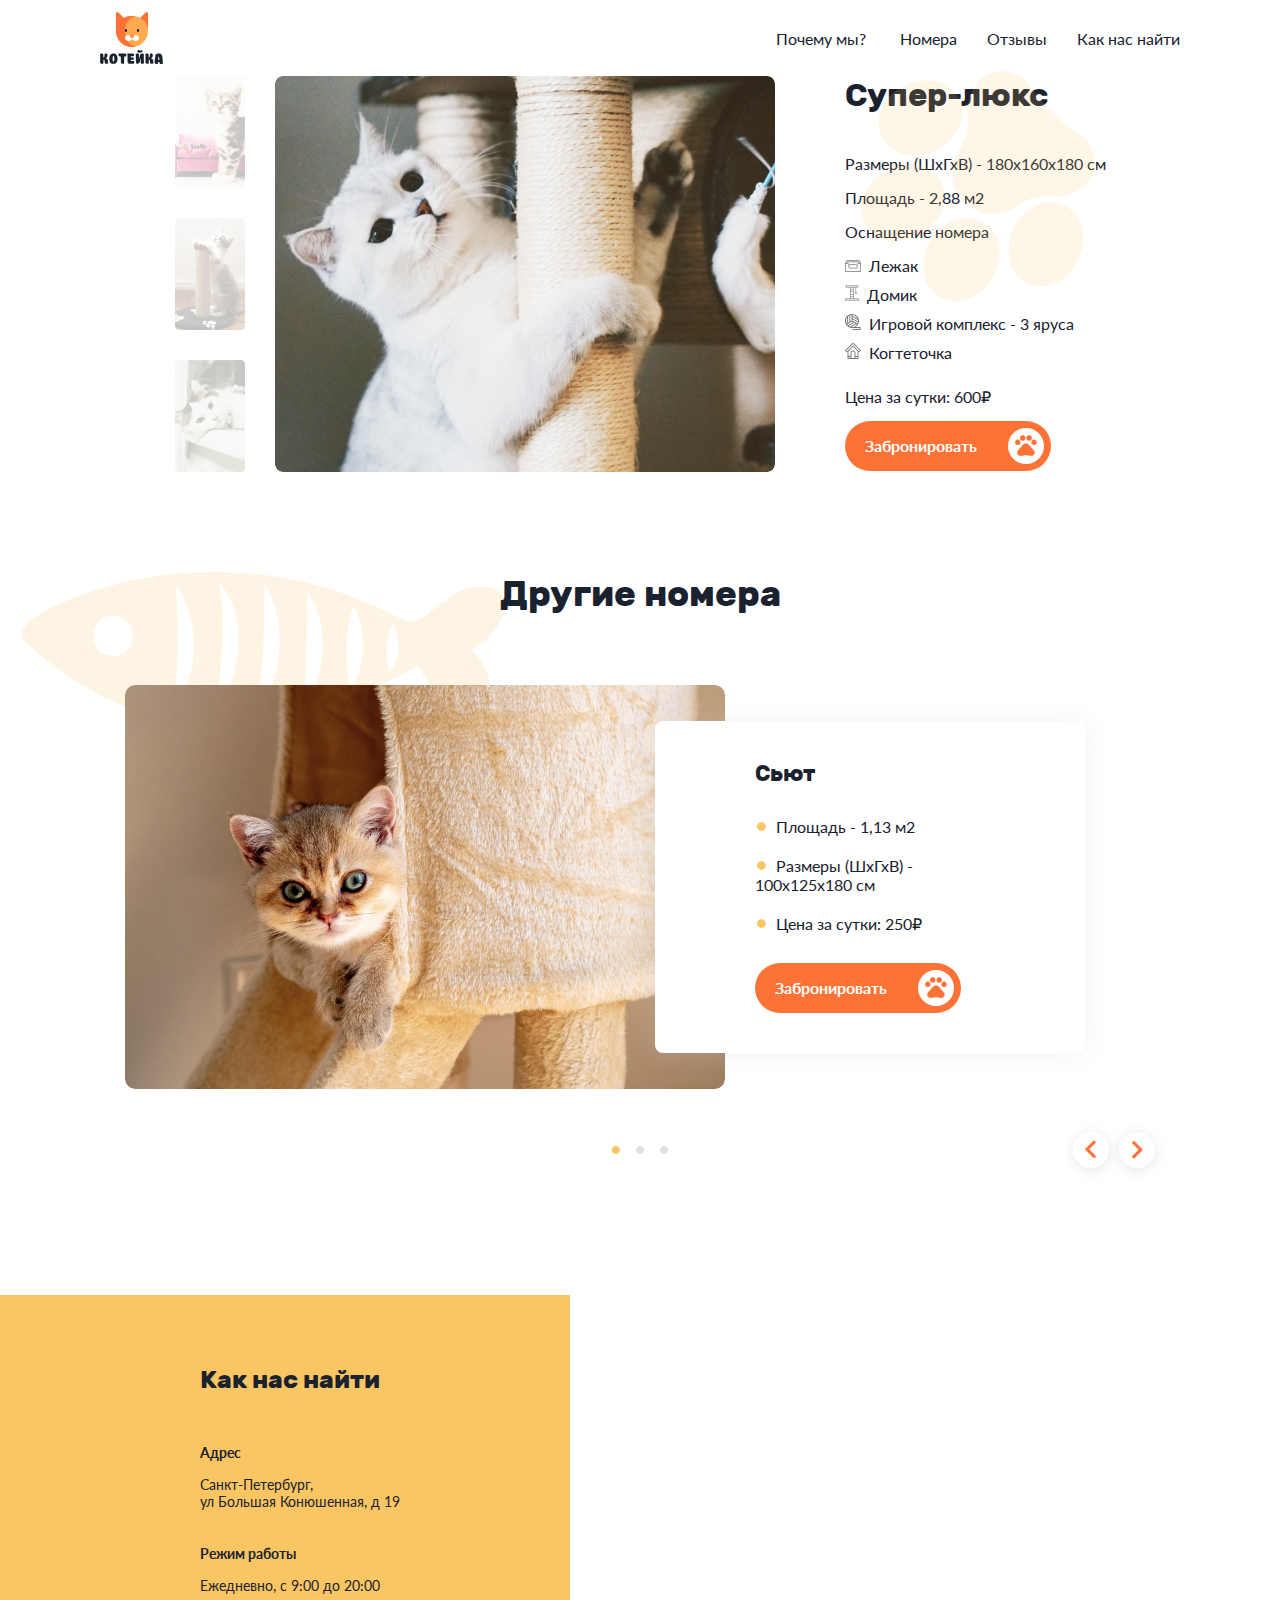
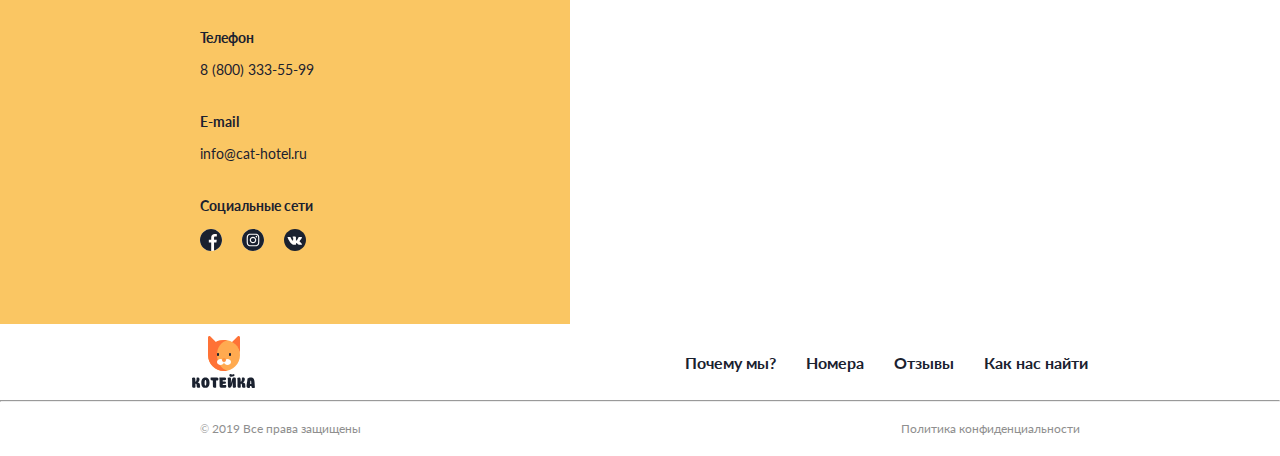
==== room.html @ 29a34df4 "Add files via upload" ====
<!DOCTYPE html>
<html lang="ru">
  <head>
    <meta charset="utf-8">
    <title>Котейка</title>
    <meta name="viewport" content="width=device-width, initial-scale=1, minimum-scale=0.5, maximum-scale=2.0">
  <link href="assets/css/index.a007d37d5ce5fdd1168f.css" rel="stylesheet"></head>
  <body>
    <header>
      <div class="menu"> 
        <div class="menu__logo"><img src="img/logo.svg" alt="logo"></div>
        <div class="hamburger-menu"><input id="menu__toggle" type="checkbox" />
<label class="menu__btn" for="menu__toggle">
<span></span>
</label>
          <ul class="menu__box">
            <li> <a class="menu__item" href="index.html#why">Почему мы?</a></li>
            <li> <a class="menu__item" href="search.html">Номера</a></li>
            <li> <a class="menu__item" href="index.html#feedback">Отзывы</a></li>
            <li> <a class="menu__item" href="index.html#where">Контакты</a></li>
            <li class="menu__item menu__item_number">8 (800) 333-55-99</li>
            <li class="menu__item">
              <div class="mapblock__social"> <a href="#"><img class="mapblock__icon" src="img/facebook.svg" alt="facebook"></a><a href="#"><img class="mapblock__icon" src="img/instagram.svg" alt="instagram"></a><a href="#"><img class="mapblock__icon" src="img/vk.svg" alt="vk"></a></div>
            </li>
          </ul>
        </div>
      </div>
      <div class="header">
        <div class="header__logo"> <img src="img/logo.svg" alt="logo"></div>
        <div class="header__nav"> 
          <nav> <a class="header__li" href="index.html#why">Почему мы? </a><a class="header__li" href="search.html">Номера</a><a class="header__li" href="index.html#feedback">Отзывы</a><a class="header__li" href="index.html#where">Как нас найти</a></nav>
        </div>
      </div>
    </header>
    <main class="rooms"> 
      <div id="overlay">
        <div class="form"> <img class="form__paw" src="img/paw.svg">
          <div class="form__clear">clear</div>
          <h2>Забронировать номер</h2>
          <input class="input" type="text" placeholder="Ваше имя">
          <input class="input" type="text" placeholder="Имя Питомца">
          <input class="input" type="tel" placeholder="Телефон">
          <input class="input" type="email" placeholder="E-mail">
          <div class="form__calendar"> 
            <div class="form__text form__text_first">Дата заезда</div>
            <div class="form__text">с</div>
            <input class="input" type="data" placeholder="17.03.2020">
            <div class="form__text">по </div>
            <input class="input" type="data" placeholder="22.03.2020">
          </div>
          <div class="form__book">
            <div class="button button_red book-on">
              <p class="button__text">Отправить заявку</p>
              <div class="button__pets button__pets_white"></div>
            </div>
          </div>
        </div>
        <div class="booking"></div>
      </div>
      <div class="room"> <img class="room__paw" src="img/paw.svg">
        <div class="slide-show"> <img class="slide-show__main slide-show__js" src="img/Rectangle 52.jpg"><img class="slide-show__additional slide-show__additional_one slide-show__js" src="img/Rectangle 53.jpg"><img class="slide-show__additional slide-show__additional_two slide-show__js" src="img/Rectangle 54.jpg"><img class="slide-show__additional slide-show__additional_three slide-show__js" src="img/Rectangle 55.jpg"></div>
        <div class="room__info"> 
          <h1>Супер-люкс</h1>
          <p class="room__text">Размеры (ШхГхВ) - 180x160x180 см</p>
          <p class="room__text">Площадь - 2,88 м2</p>
          <p class="room__text">Оснащение номера
            <div class="room__equipment">
              <div class="equipment">
                <div class="equipment__tooltip-toggle" aria-label="Лежак"><img src="img/equipment-1.svg" alt="Лежак"></div>
              </div>
              <p class="room__text">Лежак</p>
            </div>
            <div class="room__equipment">
              <div class="equipment">
                <div class="equipment__tooltip-toggle" aria-label="Домик"><img src="img/equipment-2.svg" alt="Домик"></div>
              </div>
              <p class="room__text">Домик</p>
            </div>
            <div class="room__equipment">
              <div class="equipment">
                <div class="equipment__tooltip-toggle" aria-label="Игровой комплекс"><img src="img/equipment-3.svg" alt="Игровой комплекс"></div>
              </div>
              <p class="room__text">Игровой комплекс - 3 яруса</p>
            </div>
            <div class="room__equipment">
              <div class="equipment">
                <div class="equipment__tooltip-toggle" aria-label="Когтеточка"><img src="img/equipment-4.svg" alt="Когтеточка"></div>
              </div>
              <p class="room__text">Когтеточка</p>
            </div>
          </p>
          <p class="room__text">Цена за сутки: 600₽</p>
          <div class="button button_red book-on">
            <p class="button__text">Забронировать</p>
            <div class="button__pets button__pets_white"></div>
          </div>
        </div>
      </div>
      <div class="number"><img class="number__fish" src="img/fish.svg">
        <h2>Другие номера</h2>
        <div class="number__main">           <img class="number__photo" src="img/Rectangle 1.jpg" alt="Cat" data-value="0"><img class="number__photo hidden" src="img/Rectangle 2.jpg" alt="Cat" data-value="1"><img class="number__photo hidden" src="img/Rectangle 3.jpg" alt="Cat" data-value="2">
          <div class="number__condition">
            <h3 class="number__title">Сьют</h3>
            <ul> 
              <li class="number__li">Площадь - 1,13 м2</li>
              <li class="number__li">Размеры (ШхГхВ) - 100x125x180 см</li>
              <li class="number__li">Цена за сутки: 250₽</li>
            </ul>
            <div class="button button_red book-on">
              <p class="button__text">Забронировать</p>
              <div class="button__pets button__pets_white"></div>
            </div>
          </div>
        </div>
        <div class="number__dots"> 
          <div class="number__dot active" data-value="0">fiber_manual_record</div>
          <div class="number__dot" data-value="1">fiber_manual_record</div>
          <div class="number__dot" data-value="2">fiber_manual_record</div>
        </div>
        <div class="number__arrows"> <a class="number__arrow" href="room.html">keyboard_arrow_left</a><a class="number__arrow" href="room.html">keyboard_arrow_right</a></div>
      </div>
      <div class="mapblock">
        <div class="mapblock__info"> 
          <h2>Как нас найти</h2>
          <div class="mapblock__li mapblock__bold">Адрес</div>
          <div class="mapblock__li">Санкт-Петербург,<br>ул Большая Конюшенная, д 19</div>
          <div class="mapblock__li mapblock__bold">Режим работы</div>
          <div class="mapblock__li">Ежедневно, с 9:00 до 20:00</div>
          <div class="mapblock__li mapblock__bold">Телефон</div>
          <div class="mapblock__li">8 (800) 333-55-99</div>
          <div class="mapblock__li mapblock__bold">E-mail</div>
          <div class="mapblock__li">info@cat-hotel.ru</div>
          <div class="mapblock__li mapblock__bold">Социальные сети</div>
          <div class="mapblock__social"> <a href="#"><img class="mapblock__icon" src="img/facebook.svg" alt="facebook"></a><a href="#"><img class="mapblock__icon" src="img/instagram.svg" alt="instagram"></a><a href="#"><img class="mapblock__icon" src="img/vk.svg" alt="vk"></a></div>
        </div><iframe class="mapblock__map" src="https://yandex.ru/map-widget/v1/?um=constructor%3A9f41a264ae3a2977a20eca61b0bc231142ddf33df4bd77e2c48ab4458236cd7f&amp;source=constructor" frameborder="0"></iframe>
      </div>
    </main>
    <footer> 
      <div class="footer"> 
        <div class="footer__top">
          <div class="footer__logo"> <img src="img/logo.svg" alt="logo"></div>
          <nav class="footer__nav"> 
            <div class="footer__one"><a class="footer__li" href="index.html#why">Почему мы? </a><a class="footer__li" href="search.html">Номера</a></div>
            <div class="footer__one"><a class="footer__li" href="index.html#feedback">Отзывы</a><a class="footer__li" href="index.html#where">Как нас найти</a></div>
          </nav>
        </div>
      </div>
      <hr>
      <div class="footer__bottom">
        <div class="footer__text">&#169 2019 Все права защищены</div>
        <div class="footer__text">Политика конфиденциальности</div>
      </div>
    </footer>
  <script type="text/javascript" src="assets/js/vendors.a4caeed09795143d4c6f.js"></script><script type="text/javascript" src="assets/js/index.a4caeed09795143d4c6f.js"></script></body>
</html>
---- assets/css/index.a007d37d5ce5fdd1168f.css ----
@font-face{font-family:Lato;src:url(../../fonts/latoregular.woff);font-weight:400}@font-face{font-family:Lato;src:url(../../fonts/latobold.woff);font-weight:700}@font-face{font-family:Rubik;src:url(../../fonts/Rubik.woff);font-weight:400}@font-face{font-family:Rubik;src:url(../../fonts/Rubikbold.woff);font-weight:700}@font-face{font-family:Material Icons;src:url(../../fonts/MaterialIcons-Regular.woff)}
/**
 * Owl Carousel v2.3.4
 * Copyright 2013-2018 David Deutsch
 * Licensed under: SEE LICENSE IN https://github.com/OwlCarousel2/OwlCarousel2/blob/master/LICENSE
 */
/*
 *  Owl Carousel - Core
 */
.owl-carousel {
  display: none;
  width: 100%;
  -webkit-tap-highlight-color: transparent;
  /* position relative and z-index fix webkit rendering fonts issue */
  position: relative;
  z-index: 1; }
  .owl-carousel .owl-stage {
    position: relative;
    -ms-touch-action: pan-Y;
    touch-action: manipulation;
    -moz-backface-visibility: hidden;
    /* fix firefox animation glitch */ }
  .owl-carousel .owl-stage:after {
    content: ".";
    display: block;
    clear: both;
    visibility: hidden;
    line-height: 0;
    height: 0; }
  .owl-carousel .owl-stage-outer {
    position: relative;
    overflow: hidden;
    /* fix for flashing background */
    -webkit-transform: translate3d(0px, 0px, 0px); }
  .owl-carousel .owl-wrapper,
  .owl-carousel .owl-item {
    -webkit-backface-visibility: hidden;
    -moz-backface-visibility: hidden;
    -ms-backface-visibility: hidden;
    -webkit-transform: translate3d(0, 0, 0);
    -moz-transform: translate3d(0, 0, 0);
    -ms-transform: translate3d(0, 0, 0); }
  .owl-carousel .owl-item {
    position: relative;
    min-height: 1px;
    float: left;
    -webkit-backface-visibility: hidden;
    -webkit-tap-highlight-color: transparent;
    -webkit-touch-callout: none; }
  .owl-carousel .owl-item img {
    display: block;
    width: 100%; }
  .owl-carousel .owl-nav.disabled,
  .owl-carousel .owl-dots.disabled {
    display: none; }
  .owl-carousel .owl-nav .owl-prev,
  .owl-carousel .owl-nav .owl-next,
  .owl-carousel .owl-dot {
    cursor: pointer;
    -webkit-user-select: none;
    -khtml-user-select: none;
    -moz-user-select: none;
    -ms-user-select: none;
    user-select: none; }
  .owl-carousel .owl-nav button.owl-prev,
  .owl-carousel .owl-nav button.owl-next,
  .owl-carousel button.owl-dot {
    background: none;
    color: inherit;
    border: none;
    padding: 0 !important;
    font: inherit; }
  .owl-carousel.owl-loaded {
    display: block; }
  .owl-carousel.owl-loading {
    opacity: 0;
    display: block; }
  .owl-carousel.owl-hidden {
    opacity: 0; }
  .owl-carousel.owl-refresh .owl-item {
    visibility: hidden; }
  .owl-carousel.owl-drag .owl-item {
    -ms-touch-action: pan-y;
        touch-action: pan-y;
    -webkit-user-select: none;
    -moz-user-select: none;
    -ms-user-select: none;
    user-select: none; }
  .owl-carousel.owl-grab {
    cursor: move;
    cursor: grab; }
  .owl-carousel.owl-rtl {
    direction: rtl; }
  .owl-carousel.owl-rtl .owl-item {
    float: right; }

/* No Js */
.no-js .owl-carousel {
  display: block; }

/*
 *  Owl Carousel - Animate Plugin
 */
.owl-carousel .animated {
  animation-duration: 1000ms;
  animation-fill-mode: both; }

.owl-carousel .owl-animated-in {
  z-index: 0; }

.owl-carousel .owl-animated-out {
  z-index: 1; }

.owl-carousel .fadeOut {
  animation-name: fadeOut; }

@keyframes fadeOut {
  0% {
    opacity: 1; }
  100% {
    opacity: 0; } }

/*
 * 	Owl Carousel - Auto Height Plugin
 */
.owl-height {
  transition: height 500ms ease-in-out; }

/*
 * 	Owl Carousel - Lazy Load Plugin
 */
.owl-carousel .owl-item {
  /**
			This is introduced due to a bug in IE11 where lazy loading combined with autoheight plugin causes a wrong
			calculation of the height of the owl-item that breaks page layouts
		 */ }
  .owl-carousel .owl-item .owl-lazy {
    opacity: 0;
    transition: opacity 400ms ease; }
  .owl-carousel .owl-item .owl-lazy[src^=""], .owl-carousel .owl-item .owl-lazy:not([src]) {
    max-height: 0; }
  .owl-carousel .owl-item img.owl-lazy {
    transform-style: preserve-3d; }

/*
 * 	Owl Carousel - Video Plugin
 */
.owl-carousel .owl-video-wrapper {
  position: relative;
  height: 100%;
  background: #000; }

.owl-carousel .owl-video-play-icon {
  position: absolute;
  height: 80px;
  width: 80px;
  left: 50%;
  top: 50%;
  margin-left: -40px;
  margin-top: -40px;
  background: url(../../img/owl.video.play.png) no-repeat;
  cursor: pointer;
  z-index: 1;
  -webkit-backface-visibility: hidden;
  transition: transform 100ms ease; }

.owl-carousel .owl-video-play-icon:hover {
  -ms-transform: scale(1.3, 1.3);
      transform: scale(1.3, 1.3); }

.owl-carousel .owl-video-playing .owl-video-tn,
.owl-carousel .owl-video-playing .owl-video-play-icon {
  display: none; }

.owl-carousel .owl-video-tn {
  opacity: 0;
  height: 100%;
  background-position: center center;
  background-repeat: no-repeat;
  background-size: contain;
  transition: opacity 400ms ease; }

.owl-carousel .owl-video-frame {
  position: relative;
  z-index: 1;
  height: 100%;
  width: 100%; }

/**
 * Owl Carousel v2.3.4
 * Copyright 2013-2018 David Deutsch
 * Licensed under: SEE LICENSE IN https://github.com/OwlCarousel2/OwlCarousel2/blob/master/LICENSE
 */
/*
 * 	Default theme - Owl Carousel CSS File
 */
.owl-theme .owl-nav {
  margin-top: 10px;
  text-align: center;
  -webkit-tap-highlight-color: transparent; }
  .owl-theme .owl-nav [class*='owl-'] {
    color: #FFF;
    font-size: 14px;
    margin: 5px;
    padding: 4px 7px;
    background: #D6D6D6;
    display: inline-block;
    cursor: pointer;
    border-radius: 3px; }
    .owl-theme .owl-nav [class*='owl-']:hover {
      background: #869791;
      color: #FFF;
      text-decoration: none; }
  .owl-theme .owl-nav .disabled {
    opacity: 0.5;
    cursor: default; }

.owl-theme .owl-nav.disabled + .owl-dots {
  margin-top: 10px; }

.owl-theme .owl-dots {
  text-align: center;
  -webkit-tap-highlight-color: transparent; }
  .owl-theme .owl-dots .owl-dot {
    display: inline-block;
    zoom: 1;
    *display: inline; }
    .owl-theme .owl-dots .owl-dot span {
      width: 10px;
      height: 10px;
      margin: 5px 7px;
      background: #D6D6D6;
      display: block;
      -webkit-backface-visibility: visible;
      transition: opacity 200ms ease;
      border-radius: 30px; }
    .owl-theme .owl-dots .owl-dot.active span, .owl-theme .owl-dots .owl-dot:hover span {
      background: #869791; }

h1,h2,h3{font-family:Rubik,sans serif}*{margin:0;padding:0;font-family:Lato}html{font-size:16px}a,html{color:#1a212f}a{text-decoration:none;cursor:pointer}
.option-input{-webkit-appearance:none;-moz-appearance:none;-ms-appearance:none;-o-appearance:none;appearance:none;height:20px;width:20px;-webkit-transition:all .15s ease-out 0s;-o-transition:all .15s ease-out 0s;transition:all .15s ease-out 0s;color:#1a212f;cursor:pointer;display:inline-block;margin-right:10px;outline:none;position:relative;z-index:8;border:1px solid #e1e1e1;-webkit-box-sizing:border-box;box-sizing:border-box}.option-input,.option-input:hover{background:#fff}.option-input:checked:before{height:20px;width:20px;position:absolute;content:"✔";top:-1px;left:-1px;display:inline-block;font-size:14px;text-align:center;line-height:20px}.label{display:-webkit-box;display:-ms-flexbox;display:flex;-webkit-box-orient:horizontal;-webkit-box-direction:normal;-ms-flex-direction:row;flex-direction:row;-webkit-box-align:center;-ms-flex-align:center;align-items:center}.label__text{font-size:14px;line-height:17px}
.filter-button{display:-webkit-box;display:-ms-flexbox;display:flex;-webkit-box-align:center;-ms-flex-align:center;align-items:center;-webkit-box-pack:center;-ms-flex-pack:center;justify-content:center;width:11.5625rem;height:3.125rem;border-radius:1.5625rem;border:1px solid #fac663;-webkit-box-sizing:border-box;box-sizing:border-box;cursor:pointer}.filter-button_yellow{background:#fac663}.filter-button_white{background:#fff}.filter-button__text{font-size:.875rem;line-height:1.0625rem;font-style:normal;font-weight:600}
.filter{display:-webkit-box;display:-ms-flexbox;display:flex;-webkit-box-orient:vertical;-webkit-box-direction:normal;-ms-flex-direction:column;flex-direction:column}.filter__text{font-style:normal;font-weight:500;font-size:16px;line-height:19px;margin-bottom:20px}.filter__sale{margin-bottom:35px;display:-webkit-box;display:-ms-flexbox;display:flex;-webkit-box-orient:horizontal;-webkit-box-direction:normal;-ms-flex-direction:row;flex-direction:row}.filter__sale input{height:24px;width:100px;margin-right:10px}.filter>.label{margin-bottom:15px}.filter>.filter-button{margin-top:15px}
.footer__bottom,.footer__top{display:-webkit-box;display:-ms-flexbox;display:flex;-webkit-box-orient:horizontal;-webkit-box-direction:normal;-ms-flex-direction:row;flex-direction:row;-webkit-box-align:center;-ms-flex-align:center;align-items:center}.footer__top{-webkit-box-pack:justify;-ms-flex-pack:justify;justify-content:space-between;-ms-flex-wrap:wrap;flex-wrap:wrap;max-width:75rem;padding:.75rem;margin:0 11.25rem}.footer__nav,.footer__one{display:-webkit-box;display:-ms-flexbox;display:flex;-webkit-box-orient:horizontal;-webkit-box-direction:normal;-ms-flex-direction:row;flex-direction:row}.footer__li{margin-left:1.875rem;font-size:16px;line-height:19px;font-weight:600;font-size:normal}.footer__logo{width:63px;height:52px}.footer__bottom{display:-webkit-box;display:-ms-flexbox;display:flex;-webkit-box-align:center;-ms-flex-align:center;align-items:center;-webkit-box-pack:justify;-ms-flex-pack:justify;justify-content:space-between;-ms-flex-wrap:wrap;flex-wrap:wrap;-webkit-box-orient:horizontal;-webkit-box-direction:normal;-ms-flex-direction:row;flex-direction:row;max-width:75rem;padding:1.25rem;margin:0 11.25rem;color:#8f8f8f;font-size:.75rem;line-height:.875rem}footer>br{background:#8f8f8f;color:#8f8f8f;height:1px;border:none}@media screen and (max-width:1030px){.footer__top{padding:.75rem 1.25rem}.footer__bottom,.footer__top{max-width:39rem;margin:0 auto}}@media screen and (max-width:540px){.footer__top{-webkit-box-align:start;-ms-flex-align:start;align-items:flex-start}.footer__one,.footer__top{-webkit-box-orient:vertical;-webkit-box-direction:normal;-ms-flex-direction:column;flex-direction:column}.footer__one{margin:1.25rem 2.5rem .625rem 0}.footer__li{margin-left:0;padding-bottom:20px}}
.booking__title{font-family:Rubik;font-weight:700;font-size:28px;line-height:33px;margin-bottom:1.5625rem;text-align:center}.booking__button>.button{margin-top:3.125rem;width:122px}.booking__button>.button>.button__text{padding-left:34px}@media screen and (max-width:540px){.booking__title{font-size:24px;line-height:28px;margin-bottom:1.25rem}.booking__button>.button{margin-top:2.1875rem}}
.form{max-width:570px;-webkit-box-sizing:border-box;box-sizing:border-box;display:-webkit-box;display:-ms-flexbox;display:flex;-webkit-box-orient:vertical;-webkit-box-direction:normal;-ms-flex-direction:column;flex-direction:column;-webkit-box-align:center;-ms-flex-align:center;align-items:center;background:#fffefd;-webkit-box-shadow:0 0 25px hsla(0,0%,81.6%,.25);box-shadow:0 0 25px hsla(0,0%,81.6%,.25);border-radius:10px;padding:4.375rem;margin:auto;position:relative}.form>h2{font-weight:700;font-size:28px;line-height:33px;margin-bottom:3.125rem;text-align:center}.form>.input{margin-bottom:1.25rem}.form__paw{position:absolute;width:137px;height:117px;top:10px;left:10px;-webkit-transform:matrix(.82,-.57,-.57,-.82,0,0);-ms-transform:matrix(.82,-.57,-.57,-.82,0,0);transform:matrix(.82,-.57,-.57,-.82,0,0)}.form__clear{font-family:Material Icons;font-size:2.5rem;position:absolute;top:0;right:5%;cursor:pointer}.form__calendar{display:-webkit-box;display:-ms-flexbox;display:flex;-webkit-box-orient:horizontal;-webkit-box-direction:normal;-ms-flex-direction:row;flex-direction:row;-ms-flex-wrap:wrap;flex-wrap:wrap;-webkit-box-pack:justify;-ms-flex-pack:justify;justify-content:space-between;-webkit-box-align:center;-ms-flex-align:center;align-items:center;width:100%;margin-bottom:3.125rem}.form__calendar>.input{max-width:130px}.form__calendar>.input::-webkit-input-placeholder{color:#b5b5b5}.form__text{color:#1a212f;font-size:16px;line-height:19px}#overlay{position:absolute;display:none;width:100%;height:250%;padding-top:5%;top:0;left:0;right:0;bottom:0;background-color:hsla(0,0%,100%,.5);z-index:200}@media screen and (max-width:540px){.form{padding:3.75rem .9375rem}.form>h2{font-size:24px;line-height:28px;margin-bottom:2.5rem}.form__calendar{margin-bottom:2.1875rem}.form__text_first{-ms-flex-preferred-size:100%;flex-basis:100%;padding-bottom:15px;text-align:center}}@media screen and (max-width:1000px){#overlay{padding-top:15%}}
.header{display:-webkit-box;display:-ms-flexbox;display:flex;-webkit-box-orient:horizontal;-webkit-box-direction:normal;-ms-flex-flow:row nowrap;flex-flow:row nowrap;-webkit-box-align:center;-ms-flex-align:center;align-items:center;-webkit-box-pack:justify;-ms-flex-pack:justify;justify-content:space-between}.header__logo,.header__nav{margin:12px 70px 12px 100px}.header__logo{width:63px;height:52px}.header__nav{display:-webkit-box;display:-ms-flexbox;display:flex;-webkit-box-orient:horizontal;-webkit-box-direction:normal;-ms-flex-direction:row;flex-direction:row}.header__li{padding:0 30px 0 0}@media screen and (max-width:677px){.header{display:none}}@media screen and (max-width:1030px){.header__logo,.header__nav{margin:12px 45px}}
#menu__toggle{opacity:0}#menu__toggle:checked~.menu__btn>span{-webkit-transform:rotate(45deg);-ms-transform:rotate(45deg);transform:rotate(45deg)}#menu__toggle:checked~.menu__btn>span:before{top:0;-webkit-transform:rotate(0);-ms-transform:rotate(0);transform:rotate(0)}#menu__toggle:checked~.menu__btn>span:after{top:0;-webkit-transform:rotate(90deg);-ms-transform:rotate(90deg);transform:rotate(90deg)}#menu__toggle:checked~.menu__box{visibility:visible;left:0}.menu__btn{display:-webkit-box;display:-ms-flexbox;display:flex;-webkit-box-align:center;-ms-flex-align:center;align-items:center;position:fixed;top:20px;right:30px;width:26px;height:26px;cursor:pointer;z-index:11}.menu__btn>span,.menu__btn>span:after,.menu__btn>span:before{display:block;position:absolute;width:100%;height:2px;background-color:#1a212f;-webkit-transition-duration:.25s;-o-transition-duration:.25s;transition-duration:.25s}.menu__btn>span:before{content:"";top:-8px}.menu__btn>span:after{content:"";top:8px}.menu__box{position:fixed;visibility:hidden;top:0;z-index:10;left:-100%;width:100%;height:100%;margin:0;padding:80px 0;list-style:none;background-color:#fac663;-webkit-box-shadow:1px 0 6px rgba(0,0,0,.2);box-shadow:1px 0 6px rgba(0,0,0,.2)}.menu__box,.menu__item{display:block;-webkit-transition-duration:.25s;-o-transition-duration:.25s;transition-duration:.25s}.menu__item{padding:12px 24px;color:#1a212f;font-family:Rubik,sans-serif;font-size:20px;line-height:1.75rem;font-weight:600;text-decoration:none}.menu__item_number{font-weight:400}.menu__item:hover{background-color:#cfd8dc}.menu{min-height:76px}.menu__logo{position:absolute;top:15px;left:25px;z-index:11}@media screen and (min-width:678px){.menu{display:none}}
.main-header{position:relative;background-image:url(../../img/main-cat.jpg);background-size:100% 100%;background-repeat:no-repeat;width:100%}.main-header__text{font-size:1.25rem;line-height:2.1rem}.main-header__text_small{font-size:.875rem;line-height:1.4875rem;margin-top:150px}.main-header__content{display:-webkit-box;display:-ms-flexbox;display:flex;-webkit-box-orient:vertical;-webkit-box-direction:normal;-ms-flex-direction:column;flex-direction:column;margin:0 auto;width:320px;padding-right:500px}.main-header__content>h1{font-size:56px;line-height:66px}.main-header__content>.button{margin:40px 0 100px}@media screen and (max-width:540px){.main-header{background-image:url(../../img/main-cat-v.jpg)}.main-header__text{font-size:1rem;line-height:1.6625rem}.main-header__text_small{margin-top:50px;font-size:.75rem;line-height:1.225rem}.main-header__content{-webkit-box-align:center;-ms-flex-align:center;align-items:center;margin:0 auto!important}.main-header__content>h1{font-size:44px;line-height:52px}.main-header__content>.button{margin:40px 0 230px}}@media screen and (max-width:1030px){.main-header__content{margin:0 auto 0 50px;padding-right:0}}
.promotion{position:relative;background-image:url(../../img/fon-cat.jpg);background-size:100% 100%;background-repeat:no-repeat;width:100%}.promotion__text{font-size:.9375rem;line-height:1.3125rem}.promotion__content{display:-webkit-box;display:-ms-flexbox;display:flex;-webkit-box-orient:vertical;-webkit-box-direction:normal;-ms-flex-direction:column;flex-direction:column;margin:0 auto;width:320px;padding-right:300px}.promotion__content>h3{margin-top:70px;font-size:36px;line-height:43px}.promotion__content>h2{font-size:56px;line-height:66px;margin-bottom:25px}.promotion__content>.button{margin:35px 0 70px}@media screen and (max-width:540px){.promotion{background-image:url(../../img/fon-cat-v.jpg);height:496px}.promotion__content{-webkit-box-align:center;-ms-flex-align:center;align-items:center;margin:0 auto!important}.promotion__content>h3{margin-top:50px;font-size:24px;line-height:28px}.promotion__content>h2{font-size:37px;line-height:44px;margin-bottom:20px}.promotion__content>.button{margin:30px 0 auto}}@media screen and (max-width:720px){.promotion__content{margin:0 auto 0 50px;padding-right:0}}
.button{display:-webkit-box;display:-ms-flexbox;display:flex;-webkit-box-align:center;-ms-flex-align:center;align-items:center;-webkit-box-pack:justify;-ms-flex-pack:justify;justify-content:space-between;width:12.875rem;height:3.125rem;border-radius:1.5625rem;cursor:pointer}.button_red{color:#fff;background:#ff7236}.button_white{color:#1a212f;background:#fff}.button__text{font-size:1rem;line-height:1.25rem;font-style:normal;font-weight:600;padding-left:1.25rem}.button__pets{font-family:Material Icons;font-size:1.625rem;-webkit-box-sizing:border-box;box-sizing:border-box;margin-right:.4375rem;width:2.25rem;height:2.25rem;text-align:center;border-radius:50%}.button__pets:after{content:"pets";position:relative;top:4px}.button__pets_red{background:#ff7236;color:#fff}.button__pets_white{background:#fff;color:#ff7236}
.card{width:16.875rem;-webkit-box-sizing:border-box;box-sizing:border-box;border:1px solid #e1e1e1;-webkit-box-shadow:0 0 25px hsla(0,0%,81.6%,.25);box-shadow:0 0 25px hsla(0,0%,81.6%,.25);border-radius:6px;background:#fff}.card>a>img{width:16.875rem;height:11.5625rem}.card__main{padding:1.5625rem 0 1.5625rem 1.25rem}.card__main h3{font-size:1.5rem;font-weight:500;padding-bottom:1.25rem}.card__text{font-size:.875rem;padding-bottom:.9375rem}.card__button{margin-top:10px}.card__equipment,.card__icons{display:-webkit-box;display:-ms-flexbox;display:flex;-webkit-box-orient:horizontal;-webkit-box-direction:normal;-ms-flex-direction:row;flex-direction:row}.card__icons{padding-left:.75rem}.card__icons>.equipment{padding-right:.5rem}
.equipment__tooltip-toggle{cursor:pointer;position:relative}.equipment__tooltip-toggle:before{position:absolute;top:-55px;left:-65px;background-color:#fff;border-radius:4px;-webkit-box-shadow:0 2px 12px rgba(173,152,143,.18);box-shadow:0 2px 12px rgba(173,152,143,.18);content:attr(aria-label);padding:.625rem;border:1px solid #fac663;text-transform:none;-webkit-transition:all .5s ease;-o-transition:all .5s ease;transition:all .5s ease;width:125px}.equipment__tooltip-toggle:after{position:absolute;top:-20px;left:-3px;border-left:15px solid rgba(0,0,0,0);border-right:15px solid rgba(0,0,0,0);border-top:15px solid #fac663;content:" ";margin-left:-5px}.equipment__tooltip-toggle:after,.equipment__tooltip-toggle:before{font-size:12px;line-height:14px;opacity:0;pointer-events:none;text-align:center}.equipment__tooltip-toggle:focus:after,.equipment__tooltip-toggle:focus:before,.equipment__tooltip-toggle:hover:after,.equipment__tooltip-toggle:hover:before{opacity:1;-webkit-transition:all .75s ease;-o-transition:all .75s ease;transition:all .75s ease}
.input{border:1px solid #d7d7d7;-webkit-box-sizing:border-box;box-sizing:border-box;border-radius:25px;height:3.25rem;padding-left:20px;width:100%}.input::-webkit-input-placeholder{color:#1a212f;font-size:16px;line-height:19px}.input:-moz-placeholder,.input::-moz-placeholder{color:#1a212f;font-size:16px;line-height:19px}.input:-ms-input-placeholder{color:#1a212f;font-size:16px;line-height:19px}
.mapblock{display:-webkit-box;display:-ms-flexbox;display:flex;-webkit-box-orient:horizontal;-webkit-box-direction:normal;-ms-flex-direction:row;flex-direction:row}.mapblock__info{background:#fac663;min-width:16.25rem;padding:4.375rem 6.875rem 4.375rem 12.5rem}.mapblock__info>h2{font-weight:700;padding-bottom:3.125rem;font-size:1.5625rem}.mapblock__li{font-size:.875rem;padding-bottom:35px}.mapblock__icon{width:1.375rem;margin-right:1.25rem}.mapblock__bold{font-weight:700;padding-bottom:15px}.mapblock__map{width:100%}.mapblock iframe{min-height:500px}@media screen and (max-width:730px){.mapblock{-webkit-box-orient:vertical;-webkit-box-direction:normal;-ms-flex-direction:column;flex-direction:column}.mapblock__info{padding:1.875rem .9375rem!important}}@media screen and (max-width:1030px){.mapblock__info{padding:3.125rem 2.8125rem}}
.number{position:relative;width:64.375rem;margin:6.25rem auto;display:-webkit-box;display:-ms-flexbox;display:flex;-webkit-box-orient:vertical;-webkit-box-direction:normal;-ms-flex-direction:column;flex-direction:column;-webkit-box-pack:center;-ms-flex-pack:center;justify-content:center}.number>h2{font-size:2.25rem;line-height:2.6875rem;margin:0 auto 4.375rem}.number__fish{position:absolute;opacity:.15;top:0;left:-10%;z-index:-1;width:30.25rem}.number__main{display:-webkit-box;display:-ms-flexbox;display:flex;-webkit-box-orient:horizontal;-webkit-box-direction:normal;-ms-flex-direction:row;flex-direction:row;-webkit-box-align:center;-ms-flex-align:center;align-items:center;padding-bottom:3.4375rem}.number__main>.hidden{display:none}.number__condition{z-index:1;position:relative;left:-70px;display:-webkit-box;display:-ms-flexbox;display:flex;-webkit-box-orient:vertical;-webkit-box-direction:normal;-ms-flex-direction:column;flex-direction:column;background:#fff;-webkit-box-shadow:0 0 1.5625rem hsla(0,0%,81.6%,.25);box-shadow:0 0 1.5625rem hsla(0,0%,81.6%,.25);border-radius:.5rem;padding:2.5rem 6.25rem}.number__condition>ul{margin:1.875rem 0 .625rem}.number__condition>ul>li{list-style-type:none;font-size:1rem;line-height:1.1875rem;margin-bottom:1.25rem}.number__title{font-size:1.375rem;line-height:1.625rem}.number__li:before{content:"fiber_manual_record";font-family:Material Icons;font-size:.8125rem;border-radius:50%;color:#fac663;margin:0 8px 0 0}.number__photo{width:37.5rem;height:25.25rem;border-radius:10px}.number__dots{display:-webkit-box;display:-ms-flexbox;display:flex;-webkit-box-orient:horizontal;-webkit-box-direction:normal;-ms-flex-direction:row;flex-direction:row;margin:0 auto}.number__dots>.active{color:#fac663}.number__dot{font-family:Material Icons;font-size:.75rem;padding:0 .375rem;color:#e1e1e1;cursor:pointer;z-index:1}.number__arrows{position:relative;text-align:right;top:-24px}.number__arrow{text-decoration:none;font-family:Material Icons;font-size:2.25rem;color:#ff7236;width:2.25rem;border-radius:50%;-webkit-box-shadow:0 2px 12px rgba(173,152,143,.25);box-shadow:0 2px 12px rgba(173,152,143,.25);background:#fff;-webkit-box-sizing:border-box;box-sizing:border-box;margin-left:.625rem;cursor:pointer}@media screen and (max-width:1030px){.number{width:48rem;margin:5rem auto}.number>h2{margin:0 auto 3.75rem}.number__fish{width:21.1875rem}.number__condition{left:-90px;padding:1.875rem .625rem 1.875rem 1.875rem}.number__condition>ul{margin:1.5625rem 0 .8125rem}.number__condition>ul>li{margin-bottom:1.0625rem;font-size:.9375rem;line-height:1.125rem}.number__title{font-size:1.25rem;line-height:1.5rem}.number__li:before{font-size:.6875rem}.number__photo{width:27.625rem;height:20.375rem}.number__arrows{display:none}}@media screen and (max-width:730px){.number{width:20rem;margin:5rem auto}.number>h2{margin:0 auto 2.5rem;font-size:1.375rem;line-height:2.0625rem}.number__main{-webkit-box-orient:vertical;-webkit-box-direction:normal;-ms-flex-direction:column;flex-direction:column}.number__condition{padding:1.5625rem;position:static;-webkit-box-align:center;-ms-flex-align:center;align-items:center}.number__photo{min-width:19.375rem;width:100%;height:20.375rem}}@media screen and (max-width:540px){.number__fish{width:18.75rem}}
.rectangle{display:-webkit-box;display:-ms-flexbox;display:flex;-webkit-box-orient:vertical;-webkit-box-direction:normal;-ms-flex-direction:column;flex-direction:column;-webkit-box-pack:start;-ms-flex-pack:start;justify-content:flex-start;padding:1.875rem;max-width:23.125rem;min-width:18.125rem;background:#fff;border-radius:8px;-webkit-box-shadow:0 0 25px hsla(0,0%,81.6%,.25);box-shadow:0 0 25px hsla(0,0%,81.6%,.25)}.rectangle__image{width:5.6875rem}.rectangle__title{font-size:1.375rem;line-height:1.925rem;padding-top:2.1875rem;padding-bottom:1.25rem}.rectangle__text{font-size:1rem;line-height:1.4rem}@media screen and (max-width:768px){.rectangle__image{width:4.6875rem}.rectangle__title{font-size:1.25rem;line-height:1.75rem;padding-top:1.875rem}.rectangle__text{font-size:.9375rem;line-height:1.3125rem}.rectangle{padding:1.5625rem}}@media screen and (max-width:320px){.rectangle__image{width:3.75rem}.rectangle__title{font-size:1.125rem;line-height:1.575rem}}
.room{display:-webkit-box;display:-ms-flexbox;display:flex;-webkit-box-orient:horizontal;-webkit-box-direction:normal;-ms-flex-direction:row;flex-direction:row;position:relative}.room__text{font-size:16px;line-height:19px}.room__info{display:-webkit-box;display:-ms-flexbox;display:flex;-webkit-box-orient:vertical;-webkit-box-direction:normal;-ms-flex-direction:column;flex-direction:column;margin:0 auto 0 4.375rem}.room__info>p{padding-bottom:15px}.room__info>h1{padding-bottom:2.5rem}.room__equipment{display:-webkit-box;display:-ms-flexbox;display:flex;-webkit-box-orient:horizontal;-webkit-box-direction:normal;-ms-flex-direction:row;flex-direction:row;-webkit-box-align:center;-ms-flex-align:center;align-items:center;margin-bottom:10px}.room__equipment>p{margin-left:8px}.room__paw{position:absolute;right:0;-webkit-transform:matrix(.71,.71,.71,-.71,0,0);-ms-transform:matrix(.71,.71,.71,-.71,0,0);transform:matrix(.71,.71,.71,-.71,0,0)}@media screen and (max-width:730px){.room{-webkit-box-orient:vertical;-webkit-box-direction:normal;-ms-flex-direction:column;flex-direction:column;-webkit-box-pack:center;-ms-flex-pack:center;justify-content:center}.room__info{margin:0}.room__info>h1{padding-bottom:1.25rem;padding-top:1.25rem}.room__paw{display:none}}
.slide-show{display:grid;grid-columns:100px 500px;grid-rows:repeat(3,132px);grid-template-areas:"one main" "two main" "three main"}.slide-show__main{grid-area:main;width:31.25rem;height:24.75rem;border-radius:8px}.slide-show__additional{border-radius:4px;cursor:pointer;opacity:.5;width:4.375rem;height:7rem;margin-right:1.875rem}.slide-show__additional_one{grid-area:one}.slide-show__additional_two{grid-area:two;align-self:center}.slide-show__additional_three{grid-area:three;align-self:end}@media screen and (max-width:1030px){.slide-show{grid-template-columns:repeat(3,118px);grid-rows:288px 93px;grid-template-areas:"main main main" "one two three"}.slide-show__main{width:22.125rem;height:18rem}.slide-show__additional{width:6.5rem;height:4.875rem;margin-right:0;margin-top:1.3125rem;-ms-flex-item-align:end;align-self:end}.slide-show__additional_two{justify-self:center}.slide-show__additional_three{justify-self:end}}@media screen and (max-width:730px){.slide-show{grid-template-columns:repeat(3,97px);grid-rows:288px 80px}.slide-show__main{width:18.125rem}.slide-show__additional{width:5.375rem;height:4rem;margin-top:1rem}}
.sort{width:174px;background:#fff;padding:.75rem 1.25rem;-webkit-box-shadow:0 2px 12px rgba(173,152,143,.18);box-shadow:0 2px 12px rgba(173,152,143,.18);border-radius:4px;cursor:pointer}.sort__none{display:none}.sort__button{height:35px;border-radius:25px;padding:1.375rem 1.25rem 0}.sort__main{display:-webkit-box;display:-ms-flexbox;display:flex;-webkit-box-orient:horizontal;-webkit-box-direction:normal;-ms-flex-direction:row;flex-direction:row;-webkit-box-align:center;-ms-flex-align:center;align-items:center;-webkit-box-pack:justify;-ms-flex-pack:justify;justify-content:space-between}.sort__text{font-size:14px;line-height:17px;margin-bottom:25px}.sort__arrow{font-family:Material Icons;font-style:normal;font-weight:400;height:45px;width:24px;font-size:1.5rem}
.text-slider{background:#fff;-webkit-box-shadow:0 0 25px hsla(0,0%,81.6%,.25);box-shadow:0 0 25px hsla(0,0%,81.6%,.25);border-radius:8px;padding:35px;display:-webkit-box;display:-ms-flexbox;display:flex;-webkit-box-orient:horizontal;-webkit-box-direction:normal;-ms-flex-flow:row nowrap;flex-flow:row nowrap}.text-slider__quote{font-style:normal;font-weight:500;font-size:72px;line-height:86px;color:#fac663}.text-slider__content{display:-webkit-box;display:-ms-flexbox;display:flex;-webkit-box-orient:vertical;-webkit-box-direction:normal;-ms-flex-direction:column;flex-direction:column;margin-left:10px;width:22.8125rem}.text-slider__text{font-style:normal;font-weight:500;font-size:1rem;line-height:1.4rem;color:#1a212f}.text-slider__footer{display:-webkit-box;display:-ms-flexbox;display:flex;-webkit-box-orient:horizontal;-webkit-box-direction:normal;-ms-flex-direction:row;flex-direction:row;-webkit-box-pack:justify;-ms-flex-pack:justify;justify-content:space-between;font-size:14px;line-height:17px;color:#848484;margin-top:1.5625rem}@media screen and (max-width:500px){.text-slider__content{width:13.75rem}}
.main{-webkit-box-orient:vertical;-ms-flex-flow:column nowrap;flex-flow:column nowrap;-webkit-box-align:center;-ms-flex-align:center;align-items:center}.main,.main__why{display:-webkit-box;display:-ms-flexbox;display:flex;-webkit-box-direction:normal}.main__why{-webkit-box-pack:center;-ms-flex-pack:center;justify-content:center;-webkit-box-orient:horizontal;-ms-flex-flow:row wrap;flex-flow:row wrap;margin:2.5rem auto 4.375rem}.main__text-slider{display:-webkit-box;display:-ms-flexbox;display:flex;-webkit-box-orient:vertical;-webkit-box-direction:normal;-ms-flex-direction:column;flex-direction:column;margin:50px 2%;width:96%}.main__text-slider>h2{margin-bottom:20px}.main>h2,.main__text-slider>h2{font-size:36px;line-height:43px;text-align:center}.main>h2{margin:80px auto 50px}.main>.mapblock{-ms-flex-item-align:stretch;align-self:stretch}@media screen and (max-width:400px){.main__text-slider{margin:40px auto;width:320px}}
.rooms{display:-webkit-box;display:-ms-flexbox;display:flex;-webkit-box-orient:vertical;-webkit-box-direction:normal;-ms-flex-flow:column nowrap;flex-flow:column nowrap;-webkit-box-align:center;-ms-flex-align:center;align-items:center}.rooms>.mapblock{-ms-flex-item-align:stretch;align-self:stretch}
.search{-webkit-box-orient:vertical;-ms-flex-flow:column nowrap;flex-flow:column nowrap}.search,.search__top{display:-webkit-box;display:-ms-flexbox;display:flex;-webkit-box-direction:normal;-webkit-box-align:center;-ms-flex-align:center;align-items:center}.search__top{-webkit-box-orient:horizontal;-ms-flex-flow:row wrap;flex-flow:row wrap;-webkit-box-pack:justify;-ms-flex-pack:justify;justify-content:space-between;width:87%}.search__top>h1{-ms-flex-preferred-size:60%;flex-basis:60%;font-size:36px;line-height:43px}.search__content{width:87%;display:-webkit-box;display:-ms-flexbox;display:flex;-webkit-box-orient:horizontal;-webkit-box-direction:normal;-ms-flex-flow:row nowrap;flex-flow:row nowrap;-webkit-box-align:start;-ms-flex-align:start;align-items:start}.search__content>.filter{min-width:300px}.search__cards{display:-webkit-box;display:-ms-flexbox;display:flex;-webkit-box-orient:horizontal;-webkit-box-direction:normal;-ms-flex-flow:row wrap;flex-flow:row wrap}.search__cards>.card{margin:30px auto}.search>.mapblock{-ms-flex-item-align:stretch;align-self:stretch}.search__promotion{width:1000px;margin:7.5rem auto}@media screen and (max-width:640px){.search__top{width:95%;-ms-flex-flow:column;flex-flow:column}.search__content,.search__top{-webkit-box-orient:vertical;-webkit-box-direction:normal}.search__content{-ms-flex-flow:column nowrap;flex-flow:column nowrap;-webkit-box-align:center;-ms-flex-align:center;align-items:center}.search__content>.filter{min-width:210px}}@media screen and (max-width:1030px){.search__promotion{width:700px}}@media screen and (max-width:730px){.search__promotion{width:540px}}@media screen and (max-width:541px){.search__promotion{width:310px}}
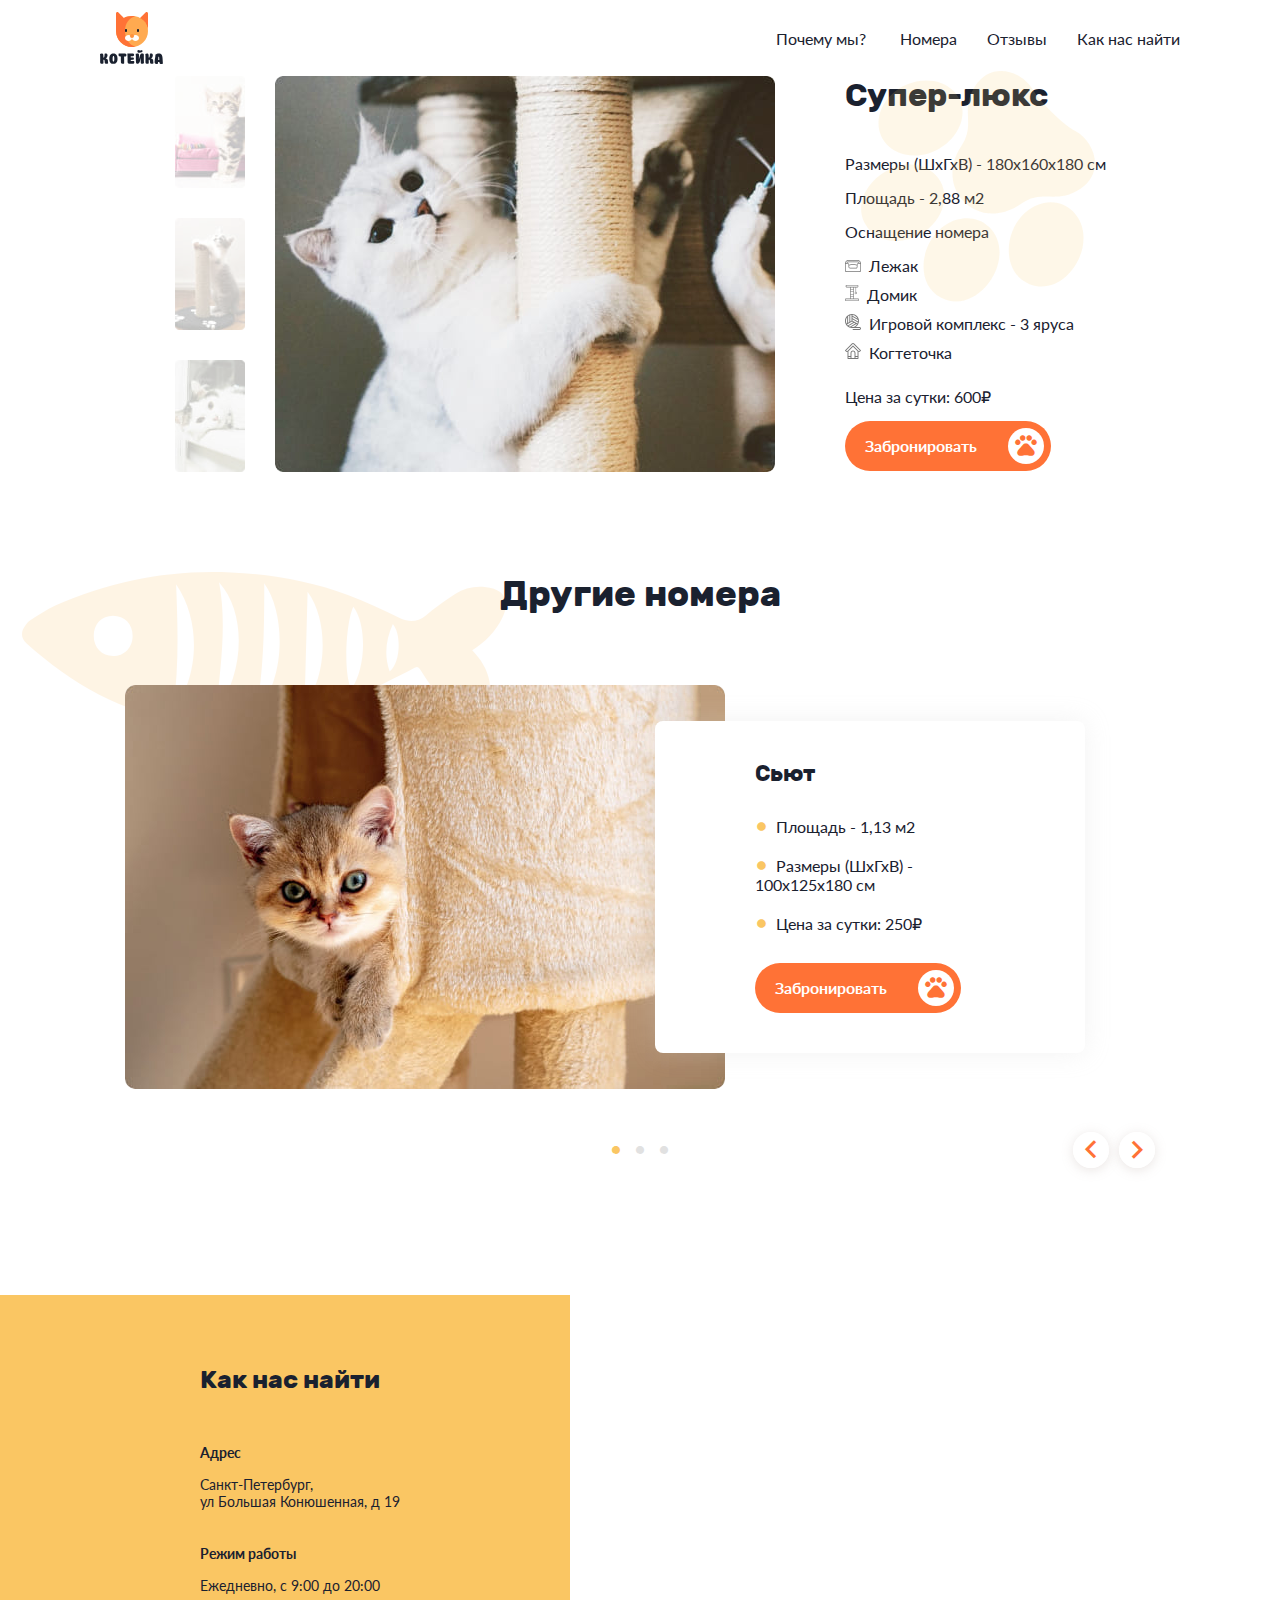
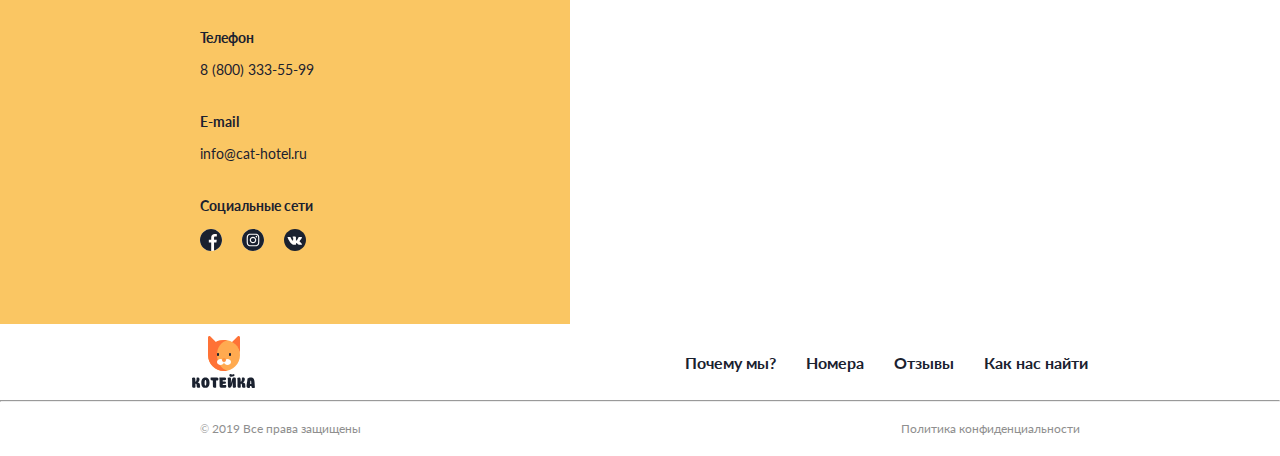
==== commit cb872d32: "New build" ====
--- a/room.html
+++ b/room.html
@@ -3,12 +3,15 @@
   <head>
     <meta charset="utf-8">
     <title>Котейка</title>
+    <meta name="keywords" content="Котейка, hotelcat, гостиница для котов и кошек">
+    <meta name="description" content="Котейка - уютная гостиница для котов и кошек. Все условия: комфортная температура, услуги зоотакси, сбалансированное питание, лучшие ветеринары, ежедневные прогулки.">
+    <meta name="robots" content="index, follow">
     <meta name="viewport" content="width=device-width, initial-scale=1, minimum-scale=0.5, maximum-scale=2.0">
-  <link href="assets/css/index.a007d37d5ce5fdd1168f.css" rel="stylesheet"></head>
+  <link href="assets/css/index.5d81a166d1bdd780d070.css" rel="stylesheet"></head>
   <body>
     <header>
       <div class="menu"> 
-        <div class="menu__logo"><img src="img/logo.svg" alt="logo"></div>
+        <div class="menu__logo"><a href="index.html"><img src="img/logo.svg" alt="logo"></a></div>
         <div class="hamburger-menu"><input id="menu__toggle" type="checkbox" />
 <label class="menu__btn" for="menu__toggle">
 <span></span>
@@ -26,7 +29,7 @@
         </div>
       </div>
       <div class="header">
-        <div class="header__logo"> <img src="img/logo.svg" alt="logo"></div>
+        <div class="header__logo"> <a href="index.html"><img src="img/logo.svg" alt="logo"></a></div>
         <div class="header__nav"> 
           <nav> <a class="header__li" href="index.html#why">Почему мы? </a><a class="header__li" href="search.html">Номера</a><a class="header__li" href="index.html#feedback">Отзывы</a><a class="header__li" href="index.html#where">Как нас найти</a></nav>
         </div>
@@ -44,9 +47,9 @@
           <div class="form__calendar"> 
             <div class="form__text form__text_first">Дата заезда</div>
             <div class="form__text">с</div>
-            <input class="input" type="data" placeholder="17.03.2020">
+            <input class="input" type="data" placeholder="25.03.2020">
             <div class="form__text">по </div>
-            <input class="input" type="data" placeholder="22.03.2020">
+            <input class="input" type="data" placeholder="30.03.2020">
           </div>
           <div class="form__book">
             <div class="button button_red book-on">
@@ -151,5 +154,5 @@
         <div class="footer__text">Политика конфиденциальности</div>
       </div>
     </footer>
-  <script type="text/javascript" src="assets/js/vendors.a4caeed09795143d4c6f.js"></script><script type="text/javascript" src="assets/js/index.a4caeed09795143d4c6f.js"></script></body>
+  <script type="text/javascript" src="assets/js/vendors.9963a5ea06767d263e47.js"></script><script type="text/javascript" src="assets/js/index.9963a5ea06767d263e47.js"></script></body>
 </html>--- a/assets/css/index.5d81a166d1bdd780d070.css
+++ b/assets/css/index.5d81a166d1bdd780d070.css
@@ -0,0 +1,264 @@
+@font-face{font-family:Lato;src:url(../../fonts/latoregular.woff);font-weight:400}@font-face{font-family:Lato;src:url(../../fonts/latobold.woff);font-weight:700}@font-face{font-family:Rubik;src:url(../../fonts/Rubik.woff);font-weight:400}@font-face{font-family:Rubik;src:url(../../fonts/Rubikbold.woff);font-weight:700}@font-face{font-family:Material Icons;src:url(../../fonts/MaterialIcons-Regular.woff)}
+/**
+ * Owl Carousel v2.3.4
+ * Copyright 2013-2018 David Deutsch
+ * Licensed under: SEE LICENSE IN https://github.com/OwlCarousel2/OwlCarousel2/blob/master/LICENSE
+ */
+/*
+ *  Owl Carousel - Core
+ */
+.owl-carousel {
+  display: none;
+  width: 100%;
+  -webkit-tap-highlight-color: transparent;
+  /* position relative and z-index fix webkit rendering fonts issue */
+  position: relative;
+  z-index: 1; }
+  .owl-carousel .owl-stage {
+    position: relative;
+    -ms-touch-action: pan-Y;
+    touch-action: manipulation;
+    -moz-backface-visibility: hidden;
+    /* fix firefox animation glitch */ }
+  .owl-carousel .owl-stage:after {
+    content: ".";
+    display: block;
+    clear: both;
+    visibility: hidden;
+    line-height: 0;
+    height: 0; }
+  .owl-carousel .owl-stage-outer {
+    position: relative;
+    overflow: hidden;
+    /* fix for flashing background */
+    -webkit-transform: translate3d(0px, 0px, 0px); }
+  .owl-carousel .owl-wrapper,
+  .owl-carousel .owl-item {
+    -webkit-backface-visibility: hidden;
+    -moz-backface-visibility: hidden;
+    -ms-backface-visibility: hidden;
+    -webkit-transform: translate3d(0, 0, 0);
+    -moz-transform: translate3d(0, 0, 0);
+    -ms-transform: translate3d(0, 0, 0); }
+  .owl-carousel .owl-item {
+    position: relative;
+    min-height: 1px;
+    float: left;
+    -webkit-backface-visibility: hidden;
+    -webkit-tap-highlight-color: transparent;
+    -webkit-touch-callout: none; }
+  .owl-carousel .owl-item img {
+    display: block;
+    width: 100%; }
+  .owl-carousel .owl-nav.disabled,
+  .owl-carousel .owl-dots.disabled {
+    display: none; }
+  .owl-carousel .owl-nav .owl-prev,
+  .owl-carousel .owl-nav .owl-next,
+  .owl-carousel .owl-dot {
+    cursor: pointer;
+    -webkit-user-select: none;
+    -khtml-user-select: none;
+    -moz-user-select: none;
+    -ms-user-select: none;
+    user-select: none; }
+  .owl-carousel .owl-nav button.owl-prev,
+  .owl-carousel .owl-nav button.owl-next,
+  .owl-carousel button.owl-dot {
+    background: none;
+    color: inherit;
+    border: none;
+    padding: 0 !important;
+    font: inherit; }
+  .owl-carousel.owl-loaded {
+    display: block; }
+  .owl-carousel.owl-loading {
+    opacity: 0;
+    display: block; }
+  .owl-carousel.owl-hidden {
+    opacity: 0; }
+  .owl-carousel.owl-refresh .owl-item {
+    visibility: hidden; }
+  .owl-carousel.owl-drag .owl-item {
+    -ms-touch-action: pan-y;
+        touch-action: pan-y;
+    -webkit-user-select: none;
+    -moz-user-select: none;
+    -ms-user-select: none;
+    user-select: none; }
+  .owl-carousel.owl-grab {
+    cursor: move;
+    cursor: grab; }
+  .owl-carousel.owl-rtl {
+    direction: rtl; }
+  .owl-carousel.owl-rtl .owl-item {
+    float: right; }
+
+/* No Js */
+.no-js .owl-carousel {
+  display: block; }
+
+/*
+ *  Owl Carousel - Animate Plugin
+ */
+.owl-carousel .animated {
+  animation-duration: 1000ms;
+  animation-fill-mode: both; }
+
+.owl-carousel .owl-animated-in {
+  z-index: 0; }
+
+.owl-carousel .owl-animated-out {
+  z-index: 1; }
+
+.owl-carousel .fadeOut {
+  animation-name: fadeOut; }
+
+@keyframes fadeOut {
+  0% {
+    opacity: 1; }
+  100% {
+    opacity: 0; } }
+
+/*
+ * 	Owl Carousel - Auto Height Plugin
+ */
+.owl-height {
+  transition: height 500ms ease-in-out; }
+
+/*
+ * 	Owl Carousel - Lazy Load Plugin
+ */
+.owl-carousel .owl-item {
+  /**
+			This is introduced due to a bug in IE11 where lazy loading combined with autoheight plugin causes a wrong
+			calculation of the height of the owl-item that breaks page layouts
+		 */ }
+  .owl-carousel .owl-item .owl-lazy {
+    opacity: 0;
+    transition: opacity 400ms ease; }
+  .owl-carousel .owl-item .owl-lazy[src^=""], .owl-carousel .owl-item .owl-lazy:not([src]) {
+    max-height: 0; }
+  .owl-carousel .owl-item img.owl-lazy {
+    transform-style: preserve-3d; }
+
+/*
+ * 	Owl Carousel - Video Plugin
+ */
+.owl-carousel .owl-video-wrapper {
+  position: relative;
+  height: 100%;
+  background: #000; }
+
+.owl-carousel .owl-video-play-icon {
+  position: absolute;
+  height: 80px;
+  width: 80px;
+  left: 50%;
+  top: 50%;
+  margin-left: -40px;
+  margin-top: -40px;
+  background: url(../../img/owl.video.play.png) no-repeat;
+  cursor: pointer;
+  z-index: 1;
+  -webkit-backface-visibility: hidden;
+  transition: transform 100ms ease; }
+
+.owl-carousel .owl-video-play-icon:hover {
+  -ms-transform: scale(1.3, 1.3);
+      transform: scale(1.3, 1.3); }
+
+.owl-carousel .owl-video-playing .owl-video-tn,
+.owl-carousel .owl-video-playing .owl-video-play-icon {
+  display: none; }
+
+.owl-carousel .owl-video-tn {
+  opacity: 0;
+  height: 100%;
+  background-position: center center;
+  background-repeat: no-repeat;
+  background-size: contain;
+  transition: opacity 400ms ease; }
+
+.owl-carousel .owl-video-frame {
+  position: relative;
+  z-index: 1;
+  height: 100%;
+  width: 100%; }
+
+/**
+ * Owl Carousel v2.3.4
+ * Copyright 2013-2018 David Deutsch
+ * Licensed under: SEE LICENSE IN https://github.com/OwlCarousel2/OwlCarousel2/blob/master/LICENSE
+ */
+/*
+ * 	Default theme - Owl Carousel CSS File
+ */
+.owl-theme .owl-nav {
+  margin-top: 10px;
+  text-align: center;
+  -webkit-tap-highlight-color: transparent; }
+  .owl-theme .owl-nav [class*='owl-'] {
+    color: #FFF;
+    font-size: 14px;
+    margin: 5px;
+    padding: 4px 7px;
+    background: #D6D6D6;
+    display: inline-block;
+    cursor: pointer;
+    border-radius: 3px; }
+    .owl-theme .owl-nav [class*='owl-']:hover {
+      background: #869791;
+      color: #FFF;
+      text-decoration: none; }
+  .owl-theme .owl-nav .disabled {
+    opacity: 0.5;
+    cursor: default; }
+
+.owl-theme .owl-nav.disabled + .owl-dots {
+  margin-top: 10px; }
+
+.owl-theme .owl-dots {
+  text-align: center;
+  -webkit-tap-highlight-color: transparent; }
+  .owl-theme .owl-dots .owl-dot {
+    display: inline-block;
+    zoom: 1;
+    *display: inline; }
+    .owl-theme .owl-dots .owl-dot span {
+      width: 10px;
+      height: 10px;
+      margin: 5px 7px;
+      background: #D6D6D6;
+      display: block;
+      -webkit-backface-visibility: visible;
+      transition: opacity 200ms ease;
+      border-radius: 30px; }
+    .owl-theme .owl-dots .owl-dot.active span, .owl-theme .owl-dots .owl-dot:hover span {
+      background: #869791; }
+
+h1,h2,h3{font-family:Rubik,sans serif}*{margin:0;padding:0;font-family:Lato}html{font-size:16px}a,html{color:#1a212f}a{text-decoration:none;cursor:pointer}
+.option-input{-webkit-appearance:none;-moz-appearance:none;-ms-appearance:none;-o-appearance:none;appearance:none;height:20px;width:20px;-webkit-transition:all .15s ease-out 0s;-o-transition:all .15s ease-out 0s;transition:all .15s ease-out 0s;color:#1a212f;cursor:pointer;display:inline-block;margin-right:10px;outline:none;position:relative;z-index:8;border:1px solid #e1e1e1;-webkit-box-sizing:border-box;box-sizing:border-box}.option-input,.option-input:hover{background:#fff}.option-input:checked:before{height:20px;width:20px;position:absolute;content:"✔";top:-1px;left:-1px;display:inline-block;font-size:14px;text-align:center;line-height:20px}.label{display:-webkit-box;display:-ms-flexbox;display:flex;-webkit-box-orient:horizontal;-webkit-box-direction:normal;-ms-flex-direction:row;flex-direction:row;-webkit-box-align:center;-ms-flex-align:center;align-items:center}.label__text{font-size:14px;line-height:17px}
+.filter-button{display:-webkit-box;display:-ms-flexbox;display:flex;-webkit-box-align:center;-ms-flex-align:center;align-items:center;-webkit-box-pack:center;-ms-flex-pack:center;justify-content:center;width:11.5625rem;height:3.125rem;border-radius:1.5625rem;border:1px solid #fac663;-webkit-box-sizing:border-box;box-sizing:border-box;cursor:pointer}.filter-button_yellow{background:#fac663}.filter-button_white{background:#fff}.filter-button__text{font-size:.875rem;line-height:1.0625rem;font-style:normal;font-weight:600}
+.filter{display:-webkit-box;display:-ms-flexbox;display:flex;-webkit-box-orient:vertical;-webkit-box-direction:normal;-ms-flex-direction:column;flex-direction:column}.filter__text{font-style:normal;font-weight:500;font-size:16px;line-height:19px;margin-bottom:20px}.filter__sale{margin-bottom:35px;display:-webkit-box;display:-ms-flexbox;display:flex;-webkit-box-orient:horizontal;-webkit-box-direction:normal;-ms-flex-direction:row;flex-direction:row}.filter__sale input{height:24px;width:100px;margin-right:10px}.filter>.label{margin-bottom:15px}.filter>.filter-button{margin-top:15px}
+.footer__bottom,.footer__top{display:-webkit-box;display:-ms-flexbox;display:flex;-webkit-box-orient:horizontal;-webkit-box-direction:normal;-ms-flex-direction:row;flex-direction:row;-webkit-box-align:center;-ms-flex-align:center;align-items:center}.footer__top{-webkit-box-pack:justify;-ms-flex-pack:justify;justify-content:space-between;-ms-flex-wrap:wrap;flex-wrap:wrap;max-width:75rem;padding:.75rem;margin:0 11.25rem}.footer__nav,.footer__one{display:-webkit-box;display:-ms-flexbox;display:flex;-webkit-box-orient:horizontal;-webkit-box-direction:normal;-ms-flex-direction:row;flex-direction:row}.footer__li{margin-left:1.875rem;font-size:16px;line-height:19px;font-weight:600;font-size:normal}.footer__logo{width:63px;height:52px}.footer__bottom{display:-webkit-box;display:-ms-flexbox;display:flex;-webkit-box-align:center;-ms-flex-align:center;align-items:center;-webkit-box-pack:justify;-ms-flex-pack:justify;justify-content:space-between;-ms-flex-wrap:wrap;flex-wrap:wrap;-webkit-box-orient:horizontal;-webkit-box-direction:normal;-ms-flex-direction:row;flex-direction:row;max-width:75rem;padding:1.25rem;margin:0 11.25rem;color:#8f8f8f;font-size:.75rem;line-height:.875rem}footer>br{background:#8f8f8f;color:#8f8f8f;height:1px;border:none}@media screen and (max-width:1030px){.footer__top{padding:.75rem 1.25rem}.footer__bottom,.footer__top{max-width:39rem;margin:0 auto}}@media screen and (max-width:540px){.footer__top{-webkit-box-align:start;-ms-flex-align:start;align-items:flex-start}.footer__one,.footer__top{-webkit-box-orient:vertical;-webkit-box-direction:normal;-ms-flex-direction:column;flex-direction:column}.footer__one{margin:1.25rem 2.5rem .625rem 0}.footer__li{margin-left:0;padding-bottom:20px}}
+.booking__title{font-family:Rubik;font-weight:700;font-size:28px;line-height:33px;margin-bottom:1.5625rem;text-align:center}.booking__button>.button{margin-top:3.125rem;width:122px}.booking__button>.button>.button__text{padding-left:34px}@media screen and (max-width:540px){.booking__title{font-size:24px;line-height:28px;margin-bottom:1.25rem}.booking__button>.button{margin-top:2.1875rem}}
+.form{max-width:570px;-webkit-box-sizing:border-box;box-sizing:border-box;display:-webkit-box;display:-ms-flexbox;display:flex;-webkit-box-orient:vertical;-webkit-box-direction:normal;-ms-flex-direction:column;flex-direction:column;-webkit-box-align:center;-ms-flex-align:center;align-items:center;background:#fffefd;-webkit-box-shadow:0 0 25px hsla(0,0%,81.6%,.25);box-shadow:0 0 25px hsla(0,0%,81.6%,.25);border-radius:10px;padding:4.375rem;margin:auto;position:relative}.form>h2{font-weight:700;font-size:28px;line-height:33px;margin-bottom:3.125rem;text-align:center}.form>.input{margin-bottom:1.25rem}.form__paw{position:absolute;width:137px;height:117px;top:10px;left:10px;-webkit-transform:matrix(.82,-.57,-.57,-.82,0,0);-ms-transform:matrix(.82,-.57,-.57,-.82,0,0);transform:matrix(.82,-.57,-.57,-.82,0,0)}.form__clear{font-family:Material Icons;font-size:2.5rem;position:absolute;top:0;right:5%;cursor:pointer}.form__calendar{display:-webkit-box;display:-ms-flexbox;display:flex;-webkit-box-orient:horizontal;-webkit-box-direction:normal;-ms-flex-direction:row;flex-direction:row;-ms-flex-wrap:wrap;flex-wrap:wrap;-webkit-box-pack:justify;-ms-flex-pack:justify;justify-content:space-between;-webkit-box-align:center;-ms-flex-align:center;align-items:center;width:100%;margin-bottom:3.125rem}.form__calendar>.input{max-width:120px}.form__calendar>.input::-webkit-input-placeholder{color:#b5b5b5}.form__text{color:#1a212f;font-size:16px;line-height:19px}#overlay{position:absolute;display:none;width:100%;height:250%;padding-top:5%;top:0;left:0;right:0;bottom:0;background-color:hsla(0,0%,100%,.5);z-index:200}@media screen and (max-width:540px){.form{padding:3.75rem .9375rem}.form>h2{font-size:24px;line-height:28px;margin-bottom:2.5rem}.form__calendar{margin-bottom:2.1875rem}.form__text_first{-ms-flex-preferred-size:100%;flex-basis:100%;padding-bottom:15px;text-align:center}}@media screen and (max-width:1000px){#overlay{padding-top:15%}}
+.header{display:-webkit-box;display:-ms-flexbox;display:flex;-webkit-box-orient:horizontal;-webkit-box-direction:normal;-ms-flex-flow:row nowrap;flex-flow:row nowrap;-webkit-box-align:center;-ms-flex-align:center;align-items:center;-webkit-box-pack:justify;-ms-flex-pack:justify;justify-content:space-between}.header__logo,.header__nav{margin:12px 70px 12px 100px}.header__logo{width:63px;height:52px}.header__nav{display:-webkit-box;display:-ms-flexbox;display:flex;-webkit-box-orient:horizontal;-webkit-box-direction:normal;-ms-flex-direction:row;flex-direction:row}.header__li{padding:0 30px 0 0}@media screen and (max-width:677px){.header{display:none}}@media screen and (max-width:1030px){.header__logo,.header__nav{margin:12px 45px}}
+#menu__toggle{opacity:0}#menu__toggle:checked~.menu__btn>span{-webkit-transform:rotate(45deg);-ms-transform:rotate(45deg);transform:rotate(45deg)}#menu__toggle:checked~.menu__btn>span:before{top:0;-webkit-transform:rotate(0);-ms-transform:rotate(0);transform:rotate(0)}#menu__toggle:checked~.menu__btn>span:after{top:0;-webkit-transform:rotate(90deg);-ms-transform:rotate(90deg);transform:rotate(90deg)}#menu__toggle:checked~.menu__box{visibility:visible;left:0}.menu__btn{display:-webkit-box;display:-ms-flexbox;display:flex;-webkit-box-align:center;-ms-flex-align:center;align-items:center;position:fixed;top:20px;right:30px;width:26px;height:26px;cursor:pointer;z-index:11}.menu__btn>span,.menu__btn>span:after,.menu__btn>span:before{display:block;position:absolute;width:100%;height:2px;background-color:#1a212f;-webkit-transition-duration:.25s;-o-transition-duration:.25s;transition-duration:.25s}.menu__btn>span:before{content:"";top:-8px}.menu__btn>span:after{content:"";top:8px}.menu__box{position:fixed;visibility:hidden;top:0;z-index:10;left:-100%;width:100%;height:100%;margin:0;padding:80px 0;list-style:none;background-color:#fac663;-webkit-box-shadow:1px 0 6px rgba(0,0,0,.2);box-shadow:1px 0 6px rgba(0,0,0,.2)}.menu__box,.menu__item{display:block;-webkit-transition-duration:.25s;-o-transition-duration:.25s;transition-duration:.25s}.menu__item{padding:12px 24px;color:#1a212f;font-family:Rubik,sans-serif;font-size:20px;line-height:1.75rem;font-weight:600;text-decoration:none}.menu__item_number{font-weight:400}.menu__item:hover{background-color:#cfd8dc}.menu{min-height:76px}.menu__logo{position:absolute;top:15px;left:25px;z-index:11}@media screen and (min-width:678px){.menu{display:none}}
+.main-header{position:relative;background-image:url(../../img/main-cat.jpg);background-size:100% 100%;background-repeat:no-repeat;width:100%}.main-header__text{font-size:1.25rem;line-height:2.1rem}.main-header__text_small{font-size:.875rem;line-height:1.4875rem;margin-top:150px}.main-header__content{display:-webkit-box;display:-ms-flexbox;display:flex;-webkit-box-orient:vertical;-webkit-box-direction:normal;-ms-flex-direction:column;flex-direction:column;margin:0 auto;width:320px;padding-right:500px}.main-header__content>h1{font-size:56px;line-height:66px}.main-header__content>.button{margin:40px 0 100px}@media screen and (max-width:540px){.main-header{background-image:url(../../img/main-cat-v.jpg)}.main-header__text{font-size:1rem;line-height:1.6625rem}.main-header__text_small{margin-top:50px;font-size:.75rem;line-height:1.225rem}.main-header__content{-webkit-box-align:center;-ms-flex-align:center;align-items:center;margin:0 auto!important}.main-header__content>h1{font-size:44px;line-height:52px}.main-header__content>.button{margin:40px 0 230px}}@media screen and (max-width:1030px){.main-header__content{margin:0 auto 0 50px;padding-right:0}}
+.promotion{position:relative;background-image:url(../../img/fon-cat.jpg);background-size:100% 100%;background-repeat:no-repeat;width:100%}.promotion__text{font-size:.9375rem;line-height:1.3125rem}.promotion__content{display:-webkit-box;display:-ms-flexbox;display:flex;-webkit-box-orient:vertical;-webkit-box-direction:normal;-ms-flex-direction:column;flex-direction:column;margin:0 auto;width:320px;padding-right:300px}.promotion__content>h3{margin-top:70px;font-size:36px;line-height:43px}.promotion__content>h2{font-size:56px;line-height:66px;margin-bottom:25px}.promotion__content>.button{margin:35px 0 70px}@media screen and (max-width:540px){.promotion{background-image:url(../../img/fon-cat-v.jpg);height:496px}.promotion__content{-webkit-box-align:center;-ms-flex-align:center;align-items:center;margin:0 auto!important}.promotion__content>h3{margin-top:50px;font-size:24px;line-height:28px}.promotion__content>h2{font-size:37px;line-height:44px;margin-bottom:20px}.promotion__content>.button{margin:30px 0 auto}}@media screen and (max-width:720px){.promotion__content{margin:0 auto 0 50px;padding-right:0}}
+.button{display:-webkit-box;display:-ms-flexbox;display:flex;-webkit-box-align:center;-ms-flex-align:center;align-items:center;-webkit-box-pack:justify;-ms-flex-pack:justify;justify-content:space-between;width:12.875rem;height:3.125rem;border-radius:1.5625rem;cursor:pointer}.button_red{color:#fff;background:#ff7236}.button_white{color:#1a212f;background:#fff}.button__text{font-size:1rem;line-height:1.25rem;font-style:normal;font-weight:600;padding-left:1.25rem}.button__pets{font-family:Material Icons;font-size:1.625rem;-webkit-box-sizing:border-box;box-sizing:border-box;margin-right:.4375rem;width:2.25rem;height:2.25rem;text-align:center;border-radius:50%}.button__pets:after{content:"pets";position:relative;top:4px}.button__pets_red{background:#ff7236;color:#fff}.button__pets_white{background:#fff;color:#ff7236}
+.card{width:16.875rem;-webkit-box-sizing:border-box;box-sizing:border-box;border:1px solid #e1e1e1;-webkit-box-shadow:0 0 25px hsla(0,0%,81.6%,.25);box-shadow:0 0 25px hsla(0,0%,81.6%,.25);border-radius:6px;background:#fff}.card>a>img{width:16.875rem;height:11.5625rem}.card__main{padding:1.5625rem 0 1.5625rem 1.25rem}.card__main h3{font-size:1.5rem;font-weight:500;padding-bottom:1.25rem}.card__text{font-size:.875rem;padding-bottom:.9375rem}.card__button{margin-top:10px}.card__equipment,.card__icons{display:-webkit-box;display:-ms-flexbox;display:flex;-webkit-box-orient:horizontal;-webkit-box-direction:normal;-ms-flex-direction:row;flex-direction:row}.card__icons{padding-left:.75rem}.card__icons>.equipment{padding-right:.5rem}
+.equipment__tooltip-toggle{cursor:pointer;position:relative}.equipment__tooltip-toggle:before{position:absolute;top:-55px;left:-65px;background-color:#fff;border-radius:4px;-webkit-box-shadow:0 2px 12px rgba(173,152,143,.18);box-shadow:0 2px 12px rgba(173,152,143,.18);content:attr(aria-label);padding:.625rem;border:1px solid #fac663;text-transform:none;-webkit-transition:all .5s ease;-o-transition:all .5s ease;transition:all .5s ease;width:125px}.equipment__tooltip-toggle:after{position:absolute;top:-20px;left:-3px;border-left:15px solid rgba(0,0,0,0);border-right:15px solid rgba(0,0,0,0);border-top:15px solid #fac663;content:" ";margin-left:-5px}.equipment__tooltip-toggle:after,.equipment__tooltip-toggle:before{font-size:12px;line-height:14px;opacity:0;pointer-events:none;text-align:center}.equipment__tooltip-toggle:focus:after,.equipment__tooltip-toggle:focus:before,.equipment__tooltip-toggle:hover:after,.equipment__tooltip-toggle:hover:before{opacity:1;-webkit-transition:all .75s ease;-o-transition:all .75s ease;transition:all .75s ease}
+.input{border:1px solid #d7d7d7;-webkit-box-sizing:border-box;box-sizing:border-box;border-radius:25px;height:3.25rem;padding-left:20px;width:100%}.input::-webkit-input-placeholder{color:#1a212f;font-size:16px;line-height:19px}.input:-moz-placeholder,.input::-moz-placeholder{color:#1a212f;font-size:16px;line-height:19px}.input:-ms-input-placeholder{color:#1a212f;font-size:16px;line-height:19px}
+.mapblock{display:-webkit-box;display:-ms-flexbox;display:flex;-webkit-box-orient:horizontal;-webkit-box-direction:normal;-ms-flex-direction:row;flex-direction:row}.mapblock__info{background:#fac663;min-width:16.25rem;padding:4.375rem 6.875rem 4.375rem 12.5rem}.mapblock__info>h2{font-weight:700;padding-bottom:3.125rem;font-size:1.5625rem}.mapblock__li{font-size:.875rem;padding-bottom:35px}.mapblock__icon{width:1.375rem;margin-right:1.25rem}.mapblock__bold{font-weight:700;padding-bottom:15px}.mapblock__map{width:100%}.mapblock iframe{min-height:500px}@media screen and (max-width:730px){.mapblock{-webkit-box-orient:vertical;-webkit-box-direction:normal;-ms-flex-direction:column;flex-direction:column}.mapblock__info{padding:1.875rem .9375rem!important}.mapblock iframe{min-height:300px}}@media screen and (max-width:1030px){.mapblock__info{padding:3.125rem 2.8125rem}}
+.number{position:relative;width:64.375rem;margin:6.25rem auto;display:-webkit-box;display:-ms-flexbox;display:flex;-webkit-box-orient:vertical;-webkit-box-direction:normal;-ms-flex-direction:column;flex-direction:column;-webkit-box-pack:center;-ms-flex-pack:center;justify-content:center}.number>h2{font-size:2.25rem;line-height:2.6875rem;margin:0 auto 4.375rem}.number__fish{position:absolute;opacity:.15;top:0;left:-10%;z-index:-1;width:30.25rem}.number__main{display:-webkit-box;display:-ms-flexbox;display:flex;-webkit-box-orient:horizontal;-webkit-box-direction:normal;-ms-flex-direction:row;flex-direction:row;-webkit-box-align:center;-ms-flex-align:center;align-items:center;padding-bottom:3.4375rem}.number__main>.hidden{display:none}.number__condition{z-index:1;position:relative;left:-70px;display:-webkit-box;display:-ms-flexbox;display:flex;-webkit-box-orient:vertical;-webkit-box-direction:normal;-ms-flex-direction:column;flex-direction:column;background:#fff;-webkit-box-shadow:0 0 1.5625rem hsla(0,0%,81.6%,.25);box-shadow:0 0 1.5625rem hsla(0,0%,81.6%,.25);border-radius:.5rem;padding:2.5rem 6.25rem}.number__condition>ul{margin:1.875rem 0 .625rem}.number__condition>ul>li{list-style-type:none;font-size:1rem;line-height:1.1875rem;margin-bottom:1.25rem}.number__title{font-size:1.375rem;line-height:1.625rem}.number__li:before{content:"fiber_manual_record";font-family:Material Icons;font-size:.8125rem;border-radius:50%;color:#fac663;margin:0 8px 0 0}.number__photo{width:37.5rem;height:25.25rem;border-radius:10px}.number__dots{display:-webkit-box;display:-ms-flexbox;display:flex;-webkit-box-orient:horizontal;-webkit-box-direction:normal;-ms-flex-direction:row;flex-direction:row;margin:0 auto}.number__dots>.active{color:#fac663}.number__dot{font-family:Material Icons;font-size:.75rem;padding:0 .375rem;color:#e1e1e1;cursor:pointer;z-index:1}.number__arrows{position:relative;text-align:right;top:-24px}.number__arrow{text-decoration:none;font-family:Material Icons;font-size:2.25rem;color:#ff7236;width:2.25rem;border-radius:50%;-webkit-box-shadow:0 2px 12px rgba(173,152,143,.25);box-shadow:0 2px 12px rgba(173,152,143,.25);background:#fff;-webkit-box-sizing:border-box;box-sizing:border-box;margin-left:.625rem;cursor:pointer}@media screen and (max-width:1030px){.number{width:48rem;margin:5rem auto}.number>h2{margin:0 auto 3.75rem}.number__fish{width:21.1875rem}.number__condition{left:-90px;padding:1.875rem .625rem 1.875rem 1.875rem}.number__condition>ul{margin:1.5625rem 0 .8125rem}.number__condition>ul>li{margin-bottom:1.0625rem;font-size:.9375rem;line-height:1.125rem}.number__title{font-size:1.25rem;line-height:1.5rem}.number__li:before{font-size:.6875rem}.number__photo{width:27.625rem;height:20.375rem}.number__arrows{display:none}}@media screen and (max-width:730px){.number{width:20rem;margin:5rem auto}.number>h2{margin:0 auto 2.5rem;font-size:1.375rem;line-height:2.0625rem}.number__main{-webkit-box-orient:vertical;-webkit-box-direction:normal;-ms-flex-direction:column;flex-direction:column}.number__condition{padding:1.5625rem;position:static;-webkit-box-align:center;-ms-flex-align:center;align-items:center}.number__photo{min-width:19.375rem;width:100%;height:20.375rem}}@media screen and (max-width:540px){.number__fish{width:18.75rem}}
+.rectangle{display:-webkit-box;display:-ms-flexbox;display:flex;-webkit-box-orient:vertical;-webkit-box-direction:normal;-ms-flex-direction:column;flex-direction:column;-webkit-box-pack:start;-ms-flex-pack:start;justify-content:flex-start;padding:1.875rem;max-width:23.125rem;min-width:16.875rem;background:#fff;border-radius:8px;-webkit-box-shadow:0 0 25px hsla(0,0%,81.6%,.25);box-shadow:0 0 25px hsla(0,0%,81.6%,.25)}.rectangle__image{width:5.6875rem}.rectangle__title{font-size:1.375rem;line-height:1.925rem;padding-top:2.1875rem;padding-bottom:1.25rem}.rectangle__text{font-size:1rem;line-height:1.4rem}@media screen and (max-width:768px){.rectangle__image{width:4.6875rem}.rectangle__title{font-size:1.25rem;line-height:1.75rem;padding-top:1.875rem}.rectangle__text{font-size:.9375rem;line-height:1.3125rem}.rectangle{padding:1.5625rem}}@media screen and (max-width:340px){.rectangle__image{width:3.75rem}.rectangle__title{font-size:1.125rem;line-height:1.575rem}}
+.room{display:-webkit-box;display:-ms-flexbox;display:flex;-webkit-box-orient:horizontal;-webkit-box-direction:normal;-ms-flex-direction:row;flex-direction:row;position:relative}.room__text{font-size:16px;line-height:19px}.room__info{display:-webkit-box;display:-ms-flexbox;display:flex;-webkit-box-orient:vertical;-webkit-box-direction:normal;-ms-flex-direction:column;flex-direction:column;margin:0 auto 0 4.375rem}.room__info>p{padding-bottom:15px}.room__info>h1{padding-bottom:2.5rem}.room__equipment{display:-webkit-box;display:-ms-flexbox;display:flex;-webkit-box-orient:horizontal;-webkit-box-direction:normal;-ms-flex-direction:row;flex-direction:row;-webkit-box-align:center;-ms-flex-align:center;align-items:center;margin-bottom:10px}.room__equipment>p{margin-left:8px}.room__paw{position:absolute;right:0;-webkit-transform:matrix(.71,.71,.71,-.71,0,0);-ms-transform:matrix(.71,.71,.71,-.71,0,0);transform:matrix(.71,.71,.71,-.71,0,0)}@media screen and (max-width:730px){.room{-webkit-box-orient:vertical;-webkit-box-direction:normal;-ms-flex-direction:column;flex-direction:column;-webkit-box-pack:center;-ms-flex-pack:center;justify-content:center}.room__info{margin:0}.room__info>h1{padding-bottom:1.25rem;padding-top:1.25rem}.room__paw{display:none}}
+.slide-show{display:grid;grid-columns:100px 500px;grid-rows:repeat(3,132px);grid-template-areas:"one main" "two main" "three main"}.slide-show__main{grid-area:main;width:31.25rem;height:24.75rem;border-radius:8px}.slide-show__additional{border-radius:4px;cursor:pointer;opacity:.5;width:4.375rem;height:7rem;margin-right:1.875rem}.slide-show__additional_one{grid-area:one}.slide-show__additional_two{grid-area:two;align-self:center}.slide-show__additional_three{grid-area:three;align-self:end}@media screen and (max-width:1030px){.slide-show{grid-template-columns:repeat(3,118px);grid-rows:288px 93px;grid-template-areas:"main main main" "one two three"}.slide-show__main{width:22.125rem;height:18rem}.slide-show__additional{width:6.5rem;height:4.875rem;margin-right:0;margin-top:1.3125rem;-ms-flex-item-align:end;align-self:end}.slide-show__additional_two{justify-self:center}.slide-show__additional_three{justify-self:end}}@media screen and (max-width:730px){.slide-show{grid-template-columns:repeat(3,97px);grid-rows:288px 80px}.slide-show__main{width:18.125rem}.slide-show__additional{width:5.375rem;height:4rem;margin-top:1rem}}
+.sort{width:174px;background:#fff;padding:.75rem 1.25rem;border-radius:4px;border-radius:25px;cursor:pointer;position:relative}.sort,.sort__drop{-webkit-box-shadow:0 2px 12px rgba(173,152,143,.18);box-shadow:0 2px 12px rgba(173,152,143,.18)}.sort__drop{border-bottom-left-radius:0;border-bottom-right-radius:0}.sort__main{display:-webkit-box;display:-ms-flexbox;display:flex;-webkit-box-orient:horizontal;-webkit-box-direction:normal;-ms-flex-direction:row;flex-direction:row;-webkit-box-align:center;-ms-flex-align:center;align-items:center;-webkit-box-pack:justify;-ms-flex-pack:justify;justify-content:space-between}.sort__text{font-size:14px;line-height:17px}.sort__arrow{font-family:Material Icons;font-style:normal;font-weight:400;font-size:1.75rem}.sort__li{padding:.75rem 1.25rem}.sort__list{display:-webkit-box;display:-ms-flexbox;display:flex;-webkit-box-orient:vertical;-webkit-box-direction:normal;-ms-flex-direction:column;flex-direction:column;-webkit-box-pack:start;-ms-flex-pack:start;justify-content:flex-start;-ms-flex-line-pack:center;align-content:center;background:#fff;z-index:1;position:absolute;padding-top:4px;left:0;-webkit-box-shadow:0 10px 20px rgba(31,32,65,.05);box-shadow:0 10px 20px rgba(31,32,65,.05);width:214px;-webkit-box-shadow:0 2px 12px rgba(173,152,143,.18);box-shadow:0 2px 12px rgba(173,152,143,.18);border-bottom-left-radius:25px;border-bottom-right-radius:25px}.sort__none{display:none}
+.text-slider{background:#fff;-webkit-box-shadow:0 0 25px hsla(0,0%,81.6%,.25);box-shadow:0 0 25px hsla(0,0%,81.6%,.25);border-radius:8px;padding:35px;display:-webkit-box;display:-ms-flexbox;display:flex;-webkit-box-orient:horizontal;-webkit-box-direction:normal;-ms-flex-flow:row nowrap;flex-flow:row nowrap}.text-slider__quote{font-style:normal;font-weight:500;font-size:72px;line-height:86px;color:#fac663}.text-slider__content{display:-webkit-box;display:-ms-flexbox;display:flex;-webkit-box-orient:vertical;-webkit-box-direction:normal;-ms-flex-direction:column;flex-direction:column;margin-left:10px;width:22.8125rem}.text-slider__text{font-style:normal;font-weight:500;font-size:1rem;line-height:1.4rem;color:#1a212f}.text-slider__footer{display:-webkit-box;display:-ms-flexbox;display:flex;-webkit-box-orient:horizontal;-webkit-box-direction:normal;-ms-flex-direction:row;flex-direction:row;-webkit-box-pack:justify;-ms-flex-pack:justify;justify-content:space-between;font-size:14px;line-height:17px;color:#848484;margin-top:1.5625rem}@media screen and (max-width:500px){.text-slider__content{width:13.75rem}}
+.main{-webkit-box-orient:vertical;-ms-flex-flow:column nowrap;flex-flow:column nowrap;-webkit-box-align:center;-ms-flex-align:center;align-items:center}.main,.main__why{display:-webkit-box;display:-ms-flexbox;display:flex;-webkit-box-direction:normal}.main__why{-webkit-box-pack:center;-ms-flex-pack:center;justify-content:center;-webkit-box-orient:horizontal;-ms-flex-flow:row wrap;flex-flow:row wrap;margin:2.5rem auto 4.375rem}.main__why>.rectangle{margin:0 5px 20px}.main__text-slider{display:-webkit-box;display:-ms-flexbox;display:flex;-webkit-box-orient:vertical;-webkit-box-direction:normal;-ms-flex-direction:column;flex-direction:column;margin:50px 2%;width:96%}.main__text-slider>h2{margin-bottom:20px}.main>h2,.main__text-slider>h2{font-size:36px;line-height:43px;text-align:center}.main>h2{margin:80px auto 50px}.main>.mapblock{-ms-flex-item-align:stretch;align-self:stretch}@media screen and (max-width:400px){.main__why>.rectangle{margin:0 0 20px}.main__text-slider{margin:40px auto;width:320px}}
+.rooms{display:-webkit-box;display:-ms-flexbox;display:flex;-webkit-box-orient:vertical;-webkit-box-direction:normal;-ms-flex-flow:column nowrap;flex-flow:column nowrap;-webkit-box-align:center;-ms-flex-align:center;align-items:center}.rooms>.mapblock{-ms-flex-item-align:stretch;align-self:stretch}
+.search{-webkit-box-orient:vertical;-ms-flex-flow:column nowrap;flex-flow:column nowrap}.search,.search__top{display:-webkit-box;display:-ms-flexbox;display:flex;-webkit-box-direction:normal;-webkit-box-align:center;-ms-flex-align:center;align-items:center}.search__top{-webkit-box-orient:horizontal;-ms-flex-flow:row wrap;flex-flow:row wrap;-webkit-box-pack:justify;-ms-flex-pack:justify;justify-content:space-between;width:87%}.search__top>h1{-ms-flex-preferred-size:60%;flex-basis:60%;font-size:36px;line-height:43px}.search__content{width:87%;display:-webkit-box;display:-ms-flexbox;display:flex;-webkit-box-orient:horizontal;-webkit-box-direction:normal;-ms-flex-flow:row nowrap;flex-flow:row nowrap;-webkit-box-align:start;-ms-flex-align:start;align-items:start}.search__content>.filter{min-width:300px}.search__cards{display:-webkit-box;display:-ms-flexbox;display:flex;-webkit-box-orient:horizontal;-webkit-box-direction:normal;-ms-flex-flow:row wrap;flex-flow:row wrap}.search__cards>.card{margin:30px auto}.search>.mapblock{-ms-flex-item-align:stretch;align-self:stretch}.search__promotion{width:1000px;margin:7.5rem auto}@media screen and (max-width:640px){.search__top{width:95%;-ms-flex-flow:column;flex-flow:column}.search__content,.search__top{-webkit-box-orient:vertical;-webkit-box-direction:normal}.search__content{-ms-flex-flow:column nowrap;flex-flow:column nowrap;-webkit-box-align:center;-ms-flex-align:center;align-items:center}.search__content>.filter{min-width:210px}}@media screen and (max-width:1030px){.search__promotion{width:700px}}@media screen and (max-width:730px){.search__promotion{width:540px}}@media screen and (max-width:541px){.search__promotion{width:310px}}
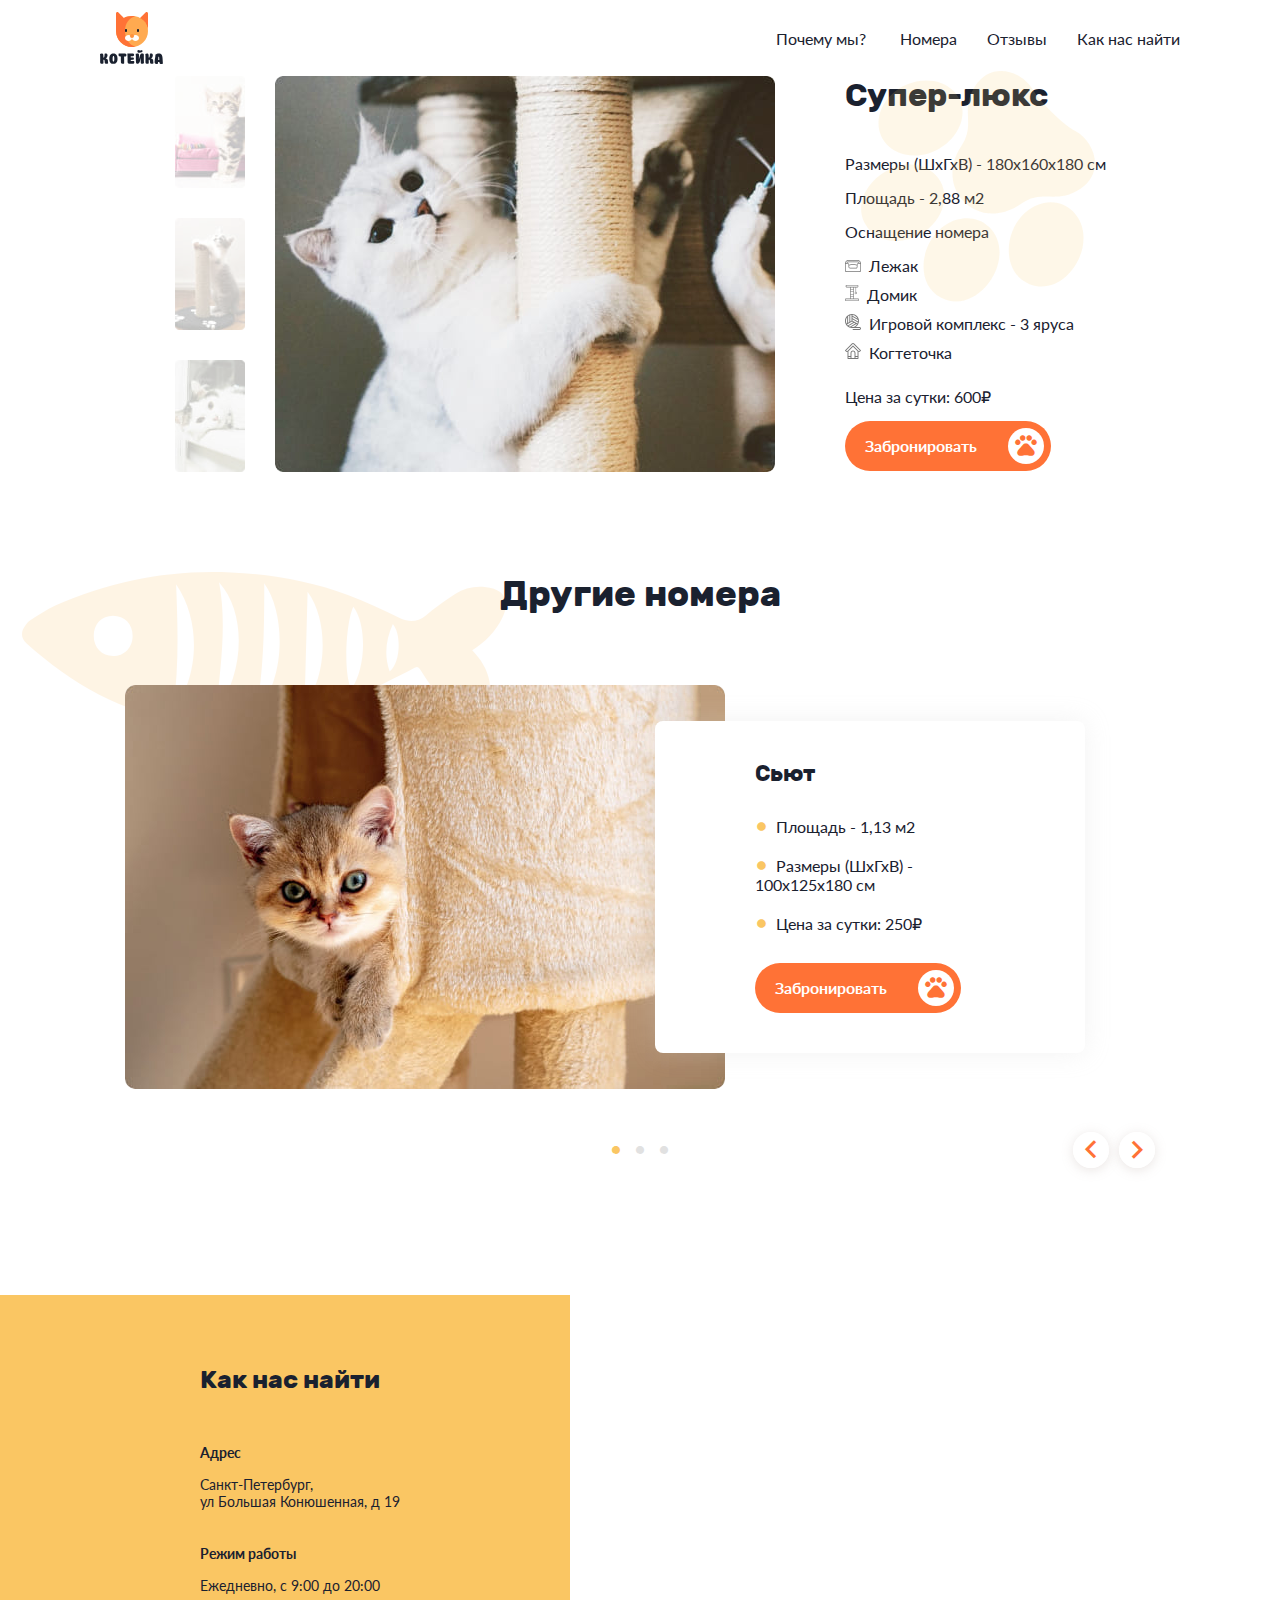
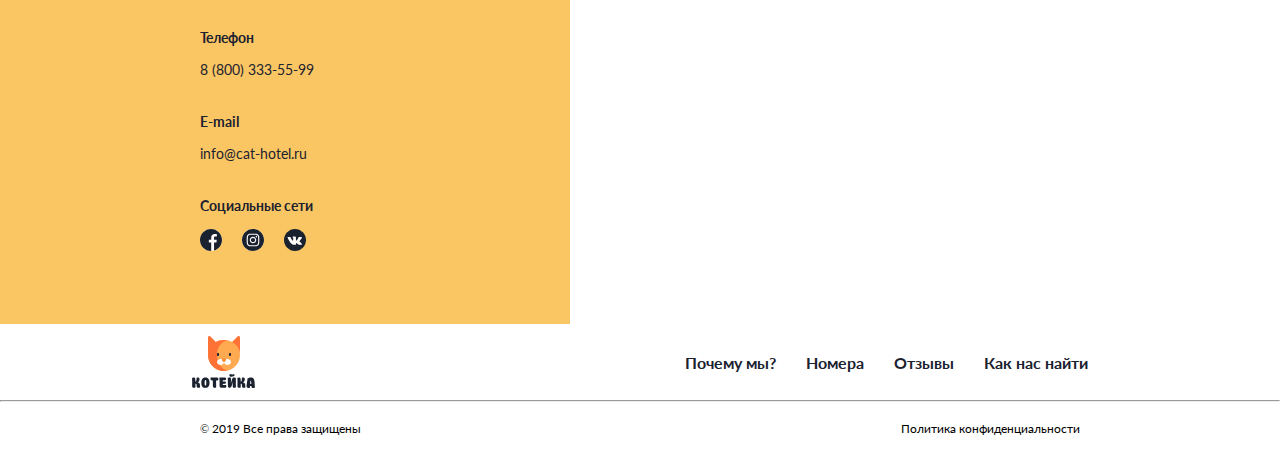
==== commit e3862621: "New" ====
--- a/room.html
+++ b/room.html
@@ -7,7 +7,7 @@
     <meta name="description" content="Котейка - уютная гостиница для котов и кошек. Все условия: комфортная температура, услуги зоотакси, сбалансированное питание, лучшие ветеринары, ежедневные прогулки.">
     <meta name="robots" content="index, follow">
     <meta name="viewport" content="width=device-width, initial-scale=1, minimum-scale=0.5, maximum-scale=2.0">
-  <link href="assets/css/index.5d81a166d1bdd780d070.css" rel="stylesheet"></head>
+  <link href="assets/css/index.ecb73255641822d1f8a0.css" rel="stylesheet"></head>
   <body>
     <header>
       <div class="menu"> 
@@ -37,19 +37,25 @@
     </header>
     <main class="rooms"> 
       <div id="overlay">
-        <div class="form"> <img class="form__paw" src="img/paw.svg">
+        <div class="form"> <img class="form__paw" src="img/paw.svg" alt="vectoe_paw">
           <div class="form__clear">clear</div>
           <h2>Забронировать номер</h2>
           <input class="input" type="text" placeholder="Ваше имя">
+          <label for=".input"></label>
           <input class="input" type="text" placeholder="Имя Питомца">
+          <label for=".input"></label>
           <input class="input" type="tel" placeholder="Телефон">
+          <label for=".input"></label>
           <input class="input" type="email" placeholder="E-mail">
+          <label for=".input"></label>
           <div class="form__calendar"> 
             <div class="form__text form__text_first">Дата заезда</div>
             <div class="form__text">с</div>
-            <input class="input" type="data" placeholder="25.03.2020">
+            <input class="input" type="data" placeholder="09.04.2020">
+            <label for=".input"></label>
             <div class="form__text">по </div>
-            <input class="input" type="data" placeholder="30.03.2020">
+            <input class="input" type="data" placeholder="14.04.2020">
+            <label for=".input"></label>
           </div>
           <div class="form__book">
             <div class="button button_red book-on">
@@ -60,8 +66,8 @@
         </div>
         <div class="booking"></div>
       </div>
-      <div class="room"> <img class="room__paw" src="img/paw.svg">
-        <div class="slide-show"> <img class="slide-show__main slide-show__js" src="img/Rectangle 52.jpg"><img class="slide-show__additional slide-show__additional_one slide-show__js" src="img/Rectangle 53.jpg"><img class="slide-show__additional slide-show__additional_two slide-show__js" src="img/Rectangle 54.jpg"><img class="slide-show__additional slide-show__additional_three slide-show__js" src="img/Rectangle 55.jpg"></div>
+      <div class="room"> <img class="room__paw" src="img/paw.svg" alt="vector_paw">
+        <div class="slide-show"> <img class="slide-show__main slide-show__js" src="img/Rectangle 52.jpg" alt="Rectangle 52.jpg"><img class="slide-show__additional slide-show__additional_one slide-show__js" src="img/Rectangle 53.jpg" alt="Rectangle 53.jpg"><img class="slide-show__additional slide-show__additional_two slide-show__js" src="img/Rectangle 54.jpg" alt="Rectangle 54.jpg"><img class="slide-show__additional slide-show__additional_three slide-show__js" src="img/Rectangle 55.jpg" alt="Rectangle 55.jpg"></div>
         <div class="room__info"> 
           <h1>Супер-люкс</h1>
           <p class="room__text">Размеры (ШхГхВ) - 180x160x180 см</p>
@@ -99,7 +105,7 @@
           </div>
         </div>
       </div>
-      <div class="number"><img class="number__fish" src="img/fish.svg">
+      <div class="number"><img class="number__fish" src="img/fish.svg" alt="vector_fish">
         <h2>Другие номера</h2>
         <div class="number__main">           <img class="number__photo" src="img/Rectangle 1.jpg" alt="Cat" data-value="0"><img class="number__photo hidden" src="img/Rectangle 2.jpg" alt="Cat" data-value="1"><img class="number__photo hidden" src="img/Rectangle 3.jpg" alt="Cat" data-value="2">
           <div class="number__condition">
@@ -135,7 +141,7 @@
           <div class="mapblock__li">info@cat-hotel.ru</div>
           <div class="mapblock__li mapblock__bold">Социальные сети</div>
           <div class="mapblock__social"> <a href="#"><img class="mapblock__icon" src="img/facebook.svg" alt="facebook"></a><a href="#"><img class="mapblock__icon" src="img/instagram.svg" alt="instagram"></a><a href="#"><img class="mapblock__icon" src="img/vk.svg" alt="vk"></a></div>
-        </div><iframe class="mapblock__map" src="https://yandex.ru/map-widget/v1/?um=constructor%3A9f41a264ae3a2977a20eca61b0bc231142ddf33df4bd77e2c48ab4458236cd7f&amp;source=constructor" frameborder="0"></iframe>
+        </div><iframe title="Яндекс.Карты Котейка" class="mapblock__map" src="https://yandex.ru/map-widget/v1/?um=constructor%3A9f41a264ae3a2977a20eca61b0bc231142ddf33df4bd77e2c48ab4458236cd7f&amp;source=constructor" frameborder="0"></iframe>
       </div>
     </main>
     <footer> 
@@ -154,5 +160,5 @@
         <div class="footer__text">Политика конфиденциальности</div>
       </div>
     </footer>
-  <script type="text/javascript" src="assets/js/vendors.9963a5ea06767d263e47.js"></script><script type="text/javascript" src="assets/js/index.9963a5ea06767d263e47.js"></script></body>
+  <script type="text/javascript" src="assets/js/vendors.77ae4b7561ac92cd096c.js"></script><script type="text/javascript" src="assets/js/index.77ae4b7561ac92cd096c.js"></script></body>
 </html>--- a/assets/css/index.ecb73255641822d1f8a0.css
+++ b/assets/css/index.ecb73255641822d1f8a0.css
@@ -0,0 +1,213 @@
+@font-face{font-family:Lato;src:url(../../fonts/latoregular.woff);font-weight:400;font-display:swap}@font-face{font-family:Lato;src:url(../../fonts/latobold.woff);font-weight:700;font-display:swap}@font-face{font-family:Rubik;src:url(../../fonts/Rubik.woff);font-weight:400;font-display:swap}@font-face{font-family:Rubik;src:url(../../fonts/Rubikbold.woff);font-weight:700;font-display:swap}@font-face{font-family:Material Icons;src:url(../../fonts/MaterialIcons-Regular.woff);font-display:swap}
+/**
+ * Owl Carousel v2.3.4
+ * Copyright 2013-2018 David Deutsch
+ * Licensed under: SEE LICENSE IN https://github.com/OwlCarousel2/OwlCarousel2/blob/master/LICENSE
+ */
+/*
+ *  Owl Carousel - Core
+ */
+.owl-carousel {
+  display: none;
+  width: 100%;
+  -webkit-tap-highlight-color: transparent;
+  /* position relative and z-index fix webkit rendering fonts issue */
+  position: relative;
+  z-index: 1; }
+  .owl-carousel .owl-stage {
+    position: relative;
+    -ms-touch-action: pan-Y;
+    touch-action: manipulation;
+    -moz-backface-visibility: hidden;
+    /* fix firefox animation glitch */ }
+  .owl-carousel .owl-stage:after {
+    content: ".";
+    display: block;
+    clear: both;
+    visibility: hidden;
+    line-height: 0;
+    height: 0; }
+  .owl-carousel .owl-stage-outer {
+    position: relative;
+    overflow: hidden;
+    /* fix for flashing background */
+    -webkit-transform: translate3d(0px, 0px, 0px); }
+  .owl-carousel .owl-wrapper,
+  .owl-carousel .owl-item {
+    -webkit-backface-visibility: hidden;
+    -moz-backface-visibility: hidden;
+    -ms-backface-visibility: hidden;
+    -webkit-transform: translate3d(0, 0, 0);
+    -moz-transform: translate3d(0, 0, 0);
+    -ms-transform: translate3d(0, 0, 0); }
+  .owl-carousel .owl-item {
+    position: relative;
+    min-height: 1px;
+    float: left;
+    -webkit-backface-visibility: hidden;
+    -webkit-tap-highlight-color: transparent;
+    -webkit-touch-callout: none; }
+  .owl-carousel .owl-item img {
+    display: block;
+    width: 100%; }
+  .owl-carousel .owl-nav.disabled,
+  .owl-carousel .owl-dots.disabled {
+    display: none; }
+  .owl-carousel .owl-nav .owl-prev,
+  .owl-carousel .owl-nav .owl-next,
+  .owl-carousel .owl-dot {
+    cursor: pointer;
+    -webkit-user-select: none;
+    -khtml-user-select: none;
+    -moz-user-select: none;
+    -ms-user-select: none;
+    user-select: none; }
+  .owl-carousel .owl-nav button.owl-prev,
+  .owl-carousel .owl-nav button.owl-next,
+  .owl-carousel button.owl-dot {
+    background: none;
+    color: inherit;
+    border: none;
+    padding: 0 !important;
+    font: inherit; }
+  .owl-carousel.owl-loaded {
+    display: block; }
+  .owl-carousel.owl-loading {
+    opacity: 0;
+    display: block; }
+  .owl-carousel.owl-hidden {
+    opacity: 0; }
+  .owl-carousel.owl-refresh .owl-item {
+    visibility: hidden; }
+  .owl-carousel.owl-drag .owl-item {
+    -ms-touch-action: pan-y;
+        touch-action: pan-y;
+    -webkit-user-select: none;
+    -moz-user-select: none;
+    -ms-user-select: none;
+    user-select: none; }
+  .owl-carousel.owl-grab {
+    cursor: move;
+    cursor: grab; }
+  .owl-carousel.owl-rtl {
+    direction: rtl; }
+  .owl-carousel.owl-rtl .owl-item {
+    float: right; }
+
+/* No Js */
+.no-js .owl-carousel {
+  display: block; }
+
+/*
+ *  Owl Carousel - Animate Plugin
+ */
+.owl-carousel .animated {
+  animation-duration: 1000ms;
+  animation-fill-mode: both; }
+
+.owl-carousel .owl-animated-in {
+  z-index: 0; }
+
+.owl-carousel .owl-animated-out {
+  z-index: 1; }
+
+.owl-carousel .fadeOut {
+  animation-name: fadeOut; }
+
+@keyframes fadeOut {
+  0% {
+    opacity: 1; }
+  100% {
+    opacity: 0; } }
+
+/*
+ * 	Owl Carousel - Auto Height Plugin
+ */
+.owl-height {
+  transition: height 500ms ease-in-out; }
+
+/*
+ * 	Owl Carousel - Lazy Load Plugin
+ */
+.owl-carousel .owl-item {
+  /**
+			This is introduced due to a bug in IE11 where lazy loading combined with autoheight plugin causes a wrong
+			calculation of the height of the owl-item that breaks page layouts
+		 */ }
+  .owl-carousel .owl-item .owl-lazy {
+    opacity: 0;
+    transition: opacity 400ms ease; }
+  .owl-carousel .owl-item .owl-lazy[src^=""], .owl-carousel .owl-item .owl-lazy:not([src]) {
+    max-height: 0; }
+  .owl-carousel .owl-item img.owl-lazy {
+    transform-style: preserve-3d; }
+
+/*
+ * 	Owl Carousel - Video Plugin
+ */
+.owl-carousel .owl-video-wrapper {
+  position: relative;
+  height: 100%;
+  background: #000; }
+
+.owl-carousel .owl-video-play-icon {
+  position: absolute;
+  height: 80px;
+  width: 80px;
+  left: 50%;
+  top: 50%;
+  margin-left: -40px;
+  margin-top: -40px;
+  background: url(../../img/owl.video.play.png) no-repeat;
+  cursor: pointer;
+  z-index: 1;
+  -webkit-backface-visibility: hidden;
+  transition: transform 100ms ease; }
+
+.owl-carousel .owl-video-play-icon:hover {
+  -ms-transform: scale(1.3, 1.3);
+      transform: scale(1.3, 1.3); }
+
+.owl-carousel .owl-video-playing .owl-video-tn,
+.owl-carousel .owl-video-playing .owl-video-play-icon {
+  display: none; }
+
+.owl-carousel .owl-video-tn {
+  opacity: 0;
+  height: 100%;
+  background-position: center center;
+  background-repeat: no-repeat;
+  background-size: contain;
+  transition: opacity 400ms ease; }
+
+.owl-carousel .owl-video-frame {
+  position: relative;
+  z-index: 1;
+  height: 100%;
+  width: 100%; }
+
+h1,h2,h3{font-family:Rubik,sans serif}*{margin:0;padding:0;font-family:Lato}html{font-size:16px}a,html{color:#1a212f}a{text-decoration:none;cursor:pointer}
+.option-input{-webkit-appearance:none;-moz-appearance:none;-ms-appearance:none;-o-appearance:none;appearance:none;height:20px;width:20px;-webkit-transition:all .15s ease-out 0s;-o-transition:all .15s ease-out 0s;transition:all .15s ease-out 0s;color:#1a212f;cursor:pointer;display:inline-block;margin-right:10px;outline:none;position:relative;z-index:8;border:1px solid #e1e1e1;-webkit-box-sizing:border-box;box-sizing:border-box}.option-input,.option-input:hover{background:#fff}.option-input:checked:before{height:20px;width:20px;position:absolute;content:"✔";top:-1px;left:-1px;display:inline-block;font-size:14px;text-align:center;line-height:20px}.label{display:-webkit-box;display:-ms-flexbox;display:flex;-webkit-box-orient:horizontal;-webkit-box-direction:normal;-ms-flex-direction:row;flex-direction:row;-webkit-box-align:center;-ms-flex-align:center;align-items:center}.label__text{font-size:14px;line-height:17px}
+.filter-button{display:-webkit-box;display:-ms-flexbox;display:flex;-webkit-box-align:center;-ms-flex-align:center;align-items:center;-webkit-box-pack:center;-ms-flex-pack:center;justify-content:center;width:11.5625rem;height:3.125rem;border-radius:1.5625rem;border:1px solid #fac663;-webkit-box-sizing:border-box;box-sizing:border-box;cursor:pointer}.filter-button_yellow{background:#fac663}.filter-button_white{background:#fff}.filter-button__text{font-size:.875rem;line-height:1.0625rem;font-style:normal;font-weight:600}
+.filter{display:-webkit-box;display:-ms-flexbox;display:flex;-webkit-box-orient:vertical;-webkit-box-direction:normal;-ms-flex-direction:column;flex-direction:column}.filter__text{font-style:normal;font-weight:500;font-size:16px;line-height:19px;margin-bottom:20px}.filter__sale{margin-bottom:35px;display:-webkit-box;display:-ms-flexbox;display:flex;-webkit-box-orient:horizontal;-webkit-box-direction:normal;-ms-flex-direction:row;flex-direction:row}.filter__sale input{height:24px;width:100px;margin-right:10px}.filter>.label{margin-bottom:15px}.filter>.filter-button{margin-top:15px}
+.footer__bottom,.footer__top{display:-webkit-box;display:-ms-flexbox;display:flex;-webkit-box-orient:horizontal;-webkit-box-direction:normal;-ms-flex-direction:row;flex-direction:row;-webkit-box-align:center;-ms-flex-align:center;align-items:center}.footer__top{-webkit-box-pack:justify;-ms-flex-pack:justify;justify-content:space-between;-ms-flex-wrap:wrap;flex-wrap:wrap;max-width:75rem;padding:.75rem;margin:0 11.25rem}.footer__nav,.footer__one{display:-webkit-box;display:-ms-flexbox;display:flex;-webkit-box-orient:horizontal;-webkit-box-direction:normal;-ms-flex-direction:row;flex-direction:row}.footer__li{margin-left:1.875rem;font-size:16px;line-height:19px;font-weight:600;font-size:normal}.footer__logo{width:63px;height:52px}.footer__bottom{display:-webkit-box;display:-ms-flexbox;display:flex;-webkit-box-align:center;-ms-flex-align:center;align-items:center;-webkit-box-pack:justify;-ms-flex-pack:justify;justify-content:space-between;-ms-flex-wrap:wrap;flex-wrap:wrap;-webkit-box-orient:horizontal;-webkit-box-direction:normal;-ms-flex-direction:row;flex-direction:row;max-width:75rem;padding:1.25rem;margin:0 11.25rem;color:#000;font-size:.75rem;line-height:.875rem}footer>br{background:#8f8f8f;color:#8f8f8f;height:1px;border:none}@media screen and (max-width:1030px){.footer__top{padding:.75rem 1.25rem}.footer__bottom,.footer__top{max-width:39rem;margin:0 auto}}@media screen and (max-width:540px){.footer__top{-webkit-box-align:start;-ms-flex-align:start;align-items:flex-start}.footer__one,.footer__top{-webkit-box-orient:vertical;-webkit-box-direction:normal;-ms-flex-direction:column;flex-direction:column}.footer__one{margin:1.25rem 2.5rem .625rem 0}.footer__li{margin-left:0;padding-bottom:20px}}
+.booking__title{font-family:Rubik;font-weight:700;font-size:28px;line-height:33px;margin-bottom:1.5625rem;text-align:center}.booking__button>.button{margin-top:3.125rem;width:122px}.booking__button>.button>.button__text{padding-left:34px}@media screen and (max-width:540px){.booking__title{font-size:24px;line-height:28px;margin-bottom:1.25rem}.booking__button>.button{margin-top:2.1875rem}}
+.form{max-width:570px;-webkit-box-sizing:border-box;box-sizing:border-box;display:-webkit-box;display:-ms-flexbox;display:flex;-webkit-box-orient:vertical;-webkit-box-direction:normal;-ms-flex-direction:column;flex-direction:column;-webkit-box-align:center;-ms-flex-align:center;align-items:center;background:#fffefd;-webkit-box-shadow:0 0 25px hsla(0,0%,81.6%,.25);box-shadow:0 0 25px hsla(0,0%,81.6%,.25);border-radius:10px;padding:4.375rem;margin:auto;position:relative}.form>h2{font-weight:700;font-size:28px;line-height:33px;margin-bottom:3.125rem;text-align:center}.form>.input{margin-bottom:1.25rem}.form__paw{position:absolute;width:137px;height:117px;top:10px;left:10px;-webkit-transform:matrix(.82,-.57,-.57,-.82,0,0);-ms-transform:matrix(.82,-.57,-.57,-.82,0,0);transform:matrix(.82,-.57,-.57,-.82,0,0)}.form__clear{font-family:Material Icons;font-size:2.5rem;position:absolute;top:0;right:5%;cursor:pointer}.form__calendar{display:-webkit-box;display:-ms-flexbox;display:flex;-webkit-box-orient:horizontal;-webkit-box-direction:normal;-ms-flex-direction:row;flex-direction:row;-ms-flex-wrap:wrap;flex-wrap:wrap;-webkit-box-pack:justify;-ms-flex-pack:justify;justify-content:space-between;-webkit-box-align:center;-ms-flex-align:center;align-items:center;width:100%;margin-bottom:3.125rem}.form__calendar>.input{max-width:120px}.form__calendar>.input::-webkit-input-placeholder{color:#b5b5b5}.form__text{color:#1a212f;font-size:16px;line-height:19px}#overlay{position:absolute;display:none;width:100%;height:250%;padding-top:5%;top:0;left:0;right:0;bottom:0;background-color:hsla(0,0%,100%,.5);z-index:200}@media screen and (max-width:540px){.form{padding:3.75rem .9375rem}.form>h2{font-size:24px;line-height:28px;margin-bottom:2.5rem}.form__calendar{margin-bottom:2.1875rem}.form__text_first{-ms-flex-preferred-size:100%;flex-basis:100%;padding-bottom:15px;text-align:center}}@media screen and (max-width:1000px){#overlay{padding-top:15%}}
+.header{display:-webkit-box;display:-ms-flexbox;display:flex;-webkit-box-orient:horizontal;-webkit-box-direction:normal;-ms-flex-flow:row nowrap;flex-flow:row nowrap;-webkit-box-align:center;-ms-flex-align:center;align-items:center;-webkit-box-pack:justify;-ms-flex-pack:justify;justify-content:space-between}.header__logo,.header__nav{margin:12px 70px 12px 100px}.header__logo{width:63px;height:52px}.header__nav{display:-webkit-box;display:-ms-flexbox;display:flex;-webkit-box-orient:horizontal;-webkit-box-direction:normal;-ms-flex-direction:row;flex-direction:row}.header__li{padding:0 30px 0 0}@media screen and (max-width:677px){.header{display:none}}@media screen and (max-width:1030px){.header__logo,.header__nav{margin:12px 45px}}
+#menu__toggle{opacity:0}#menu__toggle:checked~.menu__btn>span{-webkit-transform:rotate(45deg);-ms-transform:rotate(45deg);transform:rotate(45deg)}#menu__toggle:checked~.menu__btn>span:before{top:0;-webkit-transform:rotate(0);-ms-transform:rotate(0);transform:rotate(0)}#menu__toggle:checked~.menu__btn>span:after{top:0;-webkit-transform:rotate(90deg);-ms-transform:rotate(90deg);transform:rotate(90deg)}#menu__toggle:checked~.menu__box{visibility:visible;left:0}.menu__btn{display:-webkit-box;display:-ms-flexbox;display:flex;-webkit-box-align:center;-ms-flex-align:center;align-items:center;position:fixed;top:20px;right:30px;width:26px;height:26px;cursor:pointer;z-index:11}.menu__btn>span,.menu__btn>span:after,.menu__btn>span:before{display:block;position:absolute;width:100%;height:2px;background-color:#1a212f;-webkit-transition-duration:.25s;-o-transition-duration:.25s;transition-duration:.25s}.menu__btn>span:before{content:"";top:-8px}.menu__btn>span:after{content:"";top:8px}.menu__box{position:fixed;visibility:hidden;top:0;z-index:10;left:-100%;width:100%;height:100%;margin:0;padding:80px 0;list-style:none;background-color:#fac663;-webkit-box-shadow:1px 0 6px rgba(0,0,0,.2);box-shadow:1px 0 6px rgba(0,0,0,.2)}.menu__box,.menu__item{display:block;-webkit-transition-duration:.25s;-o-transition-duration:.25s;transition-duration:.25s}.menu__item{padding:12px 24px;color:#1a212f;font-family:Rubik,sans-serif;font-size:20px;line-height:1.75rem;font-weight:600;text-decoration:none}.menu__item_number{font-weight:400}.menu__item:hover{background-color:#cfd8dc}.menu{min-height:76px}.menu__logo{position:absolute;top:15px;left:25px;z-index:11}@media screen and (min-width:678px){.menu{display:none}}
+.main-header{position:relative;background-image:url(../../img/main-cat.jpg);background-size:100% 100%;background-repeat:no-repeat;width:100%}.main-header__text{font-size:1.25rem;line-height:2.1rem}.main-header__text_small{font-size:.875rem;line-height:1.4875rem;margin-top:150px}.main-header__content{display:-webkit-box;display:-ms-flexbox;display:flex;-webkit-box-orient:vertical;-webkit-box-direction:normal;-ms-flex-direction:column;flex-direction:column;margin:0 auto;width:320px;padding-right:500px}.main-header__content>h1{font-size:56px;line-height:66px}.main-header__content>.button{margin:40px 0 100px}@media screen and (max-width:540px){.main-header{background-image:url(../../img/main-cat-v.jpg)}.main-header__text{font-size:1rem;line-height:1.6625rem}.main-header__text_small{margin-top:50px;font-size:.75rem;line-height:1.225rem}.main-header__content{-webkit-box-align:center;-ms-flex-align:center;align-items:center;margin:0 auto!important}.main-header__content>h1{font-size:44px;line-height:52px}.main-header__content>.button{margin:40px 0 230px}}@media screen and (max-width:1030px){.main-header__content{margin:0 auto 0 50px;padding-right:0}}
+.promotion{position:relative;background-image:url(../../img/fon-cat.jpg);background-size:100% 100%;background-repeat:no-repeat;width:100%}.promotion__text{font-size:.9375rem;line-height:1.3125rem}.promotion__content{display:-webkit-box;display:-ms-flexbox;display:flex;-webkit-box-orient:vertical;-webkit-box-direction:normal;-ms-flex-direction:column;flex-direction:column;margin:0 auto;width:320px;padding-right:300px}.promotion__content>h3{margin-top:70px;font-size:36px;line-height:43px}.promotion__content>h2{font-size:56px;line-height:66px;margin-bottom:25px}.promotion__content>.button{margin:35px 0 70px}@media screen and (max-width:540px){.promotion{background-image:url(../../img/fon-cat-v.jpg);height:496px}.promotion__content{-webkit-box-align:center;-ms-flex-align:center;align-items:center;margin:0 auto!important}.promotion__content>h3{margin-top:50px;font-size:24px;line-height:28px}.promotion__content>h2{font-size:37px;line-height:44px;margin-bottom:20px}.promotion__content>.button{margin:30px 0 auto}}@media screen and (max-width:720px){.promotion__content{margin:0 auto 0 50px;padding-right:0}}
+.button{display:-webkit-box;display:-ms-flexbox;display:flex;-webkit-box-align:center;-ms-flex-align:center;align-items:center;-webkit-box-pack:justify;-ms-flex-pack:justify;justify-content:space-between;width:12.875rem;height:3.125rem;border-radius:1.5625rem;cursor:pointer}.button_red{color:#fff;background:#ff7236}.button_white{color:#1a212f;background:#fff}.button__text{font-size:1rem;line-height:1.25rem;font-style:normal;font-weight:600;padding-left:1.25rem}.button__pets{font-family:Material Icons;font-size:1.625rem;-webkit-box-sizing:border-box;box-sizing:border-box;margin-right:.4375rem;width:2.25rem;height:2.25rem;text-align:center;border-radius:50%}.button__pets:after{content:"pets";position:relative;top:4px}.button__pets_red{background:#ff7236;color:#fff}.button__pets_white{background:#fff;color:#ff7236}
+.card{width:16.875rem;-webkit-box-sizing:border-box;box-sizing:border-box;border:1px solid #e1e1e1;-webkit-box-shadow:0 0 25px hsla(0,0%,81.6%,.25);box-shadow:0 0 25px hsla(0,0%,81.6%,.25);border-radius:6px;background:#fff}.card>a>img{width:16.875rem;height:11.5625rem}.card__main{padding:1.5625rem 0 1.5625rem 1.25rem}.card__main h3{font-size:1.5rem;font-weight:500;padding-bottom:1.25rem}.card__text{font-size:.875rem;padding-bottom:.9375rem}.card__button{margin-top:10px}.card__equipment,.card__icons{display:-webkit-box;display:-ms-flexbox;display:flex;-webkit-box-orient:horizontal;-webkit-box-direction:normal;-ms-flex-direction:row;flex-direction:row}.card__icons{padding-left:.75rem}.card__icons>.equipment{padding-right:.5rem}
+.equipment__tooltip-toggle{cursor:pointer;position:relative}.equipment__tooltip-toggle:before{position:absolute;top:-55px;left:-65px;background-color:#fff;border-radius:4px;-webkit-box-shadow:0 2px 12px rgba(173,152,143,.18);box-shadow:0 2px 12px rgba(173,152,143,.18);content:attr(aria-label);padding:.625rem;border:1px solid #fac663;text-transform:none;-webkit-transition:all .5s ease;-o-transition:all .5s ease;transition:all .5s ease;width:125px}.equipment__tooltip-toggle:after{position:absolute;top:-20px;left:-3px;border-left:15px solid rgba(0,0,0,0);border-right:15px solid rgba(0,0,0,0);border-top:15px solid #fac663;content:" ";margin-left:-5px}.equipment__tooltip-toggle:after,.equipment__tooltip-toggle:before{font-size:12px;line-height:14px;opacity:0;pointer-events:none;text-align:center}.equipment__tooltip-toggle:focus:after,.equipment__tooltip-toggle:focus:before,.equipment__tooltip-toggle:hover:after,.equipment__tooltip-toggle:hover:before{opacity:1;-webkit-transition:all .75s ease;-o-transition:all .75s ease;transition:all .75s ease}
+.input{border:1px solid #d7d7d7;-webkit-box-sizing:border-box;box-sizing:border-box;border-radius:25px;height:3.25rem;padding-left:20px;width:100%}.input::-webkit-input-placeholder{color:#1a212f;font-size:16px;line-height:19px}.input:-moz-placeholder,.input::-moz-placeholder{color:#1a212f;font-size:16px;line-height:19px}.input:-ms-input-placeholder{color:#1a212f;font-size:16px;line-height:19px}
+.mapblock{display:-webkit-box;display:-ms-flexbox;display:flex;-webkit-box-orient:horizontal;-webkit-box-direction:normal;-ms-flex-direction:row;flex-direction:row}.mapblock__info{background:#fac663;min-width:16.25rem;padding:4.375rem 6.875rem 4.375rem 12.5rem}.mapblock__info>h2{font-weight:700;padding-bottom:3.125rem;font-size:1.5625rem}.mapblock__li{font-size:.875rem;padding-bottom:35px}.mapblock__icon{width:1.375rem;margin-right:1.25rem}.mapblock__bold{font-weight:700;padding-bottom:15px}.mapblock__map{width:100%}.mapblock iframe{min-height:500px}@media screen and (max-width:730px){.mapblock{-webkit-box-orient:vertical;-webkit-box-direction:normal;-ms-flex-direction:column;flex-direction:column}.mapblock__info{padding:1.875rem .9375rem!important}.mapblock iframe{min-height:300px}}@media screen and (max-width:1030px){.mapblock__info{padding:3.125rem 2.8125rem}}
+.number{position:relative;width:64.375rem;margin:6.25rem auto;display:-webkit-box;display:-ms-flexbox;display:flex;-webkit-box-orient:vertical;-webkit-box-direction:normal;-ms-flex-direction:column;flex-direction:column;-webkit-box-pack:center;-ms-flex-pack:center;justify-content:center}.number>h2{font-size:2.25rem;line-height:2.6875rem;margin:0 auto 4.375rem}.number__fish{position:absolute;opacity:.15;top:0;left:-10%;z-index:-1;width:30.25rem}.number__main{display:-webkit-box;display:-ms-flexbox;display:flex;-webkit-box-orient:horizontal;-webkit-box-direction:normal;-ms-flex-direction:row;flex-direction:row;-webkit-box-align:center;-ms-flex-align:center;align-items:center;padding-bottom:3.4375rem}.number__main>.hidden{display:none}.number__condition{z-index:1;position:relative;left:-70px;display:-webkit-box;display:-ms-flexbox;display:flex;-webkit-box-orient:vertical;-webkit-box-direction:normal;-ms-flex-direction:column;flex-direction:column;background:#fff;-webkit-box-shadow:0 0 1.5625rem hsla(0,0%,81.6%,.25);box-shadow:0 0 1.5625rem hsla(0,0%,81.6%,.25);border-radius:.5rem;padding:2.5rem 6.25rem}.number__condition>ul{margin:1.875rem 0 .625rem}.number__condition>ul>li{list-style-type:none;font-size:1rem;line-height:1.1875rem;margin-bottom:1.25rem}.number__title{font-size:1.375rem;line-height:1.625rem}.number__li:before{content:"fiber_manual_record";font-family:Material Icons;font-size:.8125rem;border-radius:50%;color:#fac663;margin:0 8px 0 0}.number__photo{width:37.5rem;height:25.25rem;border-radius:10px}.number__dots{display:-webkit-box;display:-ms-flexbox;display:flex;-webkit-box-orient:horizontal;-webkit-box-direction:normal;-ms-flex-direction:row;flex-direction:row;margin:0 auto}.number__dots>.active{color:#fac663}.number__dot{font-family:Material Icons;font-size:.75rem;padding:0 .375rem;color:#e1e1e1;cursor:pointer;z-index:1}.number__arrows{position:relative;text-align:right;top:-24px}.number__arrow{text-decoration:none;font-family:Material Icons;font-size:2.25rem;color:#ff7236;width:2.25rem;border-radius:50%;-webkit-box-shadow:0 2px 12px rgba(173,152,143,.25);box-shadow:0 2px 12px rgba(173,152,143,.25);background:#fff;-webkit-box-sizing:border-box;box-sizing:border-box;margin-left:.625rem;cursor:pointer}@media screen and (max-width:1030px){.number{width:48rem;margin:5rem auto}.number>h2{margin:0 auto 3.75rem}.number__fish{width:21.1875rem}.number__condition{left:-90px;padding:1.875rem .625rem 1.875rem 1.875rem}.number__condition>ul{margin:1.5625rem 0 .8125rem}.number__condition>ul>li{margin-bottom:1.0625rem;font-size:.9375rem;line-height:1.125rem}.number__title{font-size:1.25rem;line-height:1.5rem}.number__li:before{font-size:.6875rem}.number__photo{width:27.625rem;height:20.375rem}.number__arrows{display:none}}@media screen and (max-width:730px){.number{width:20rem;margin:5rem auto}.number>h2{margin:0 auto 2.5rem;font-size:1.375rem;line-height:2.0625rem}.number__main{-webkit-box-orient:vertical;-webkit-box-direction:normal;-ms-flex-direction:column;flex-direction:column}.number__condition{padding:1.5625rem;position:static;-webkit-box-align:center;-ms-flex-align:center;align-items:center}.number__photo{min-width:19.375rem;width:100%;height:20.375rem}}@media screen and (max-width:540px){.number__fish{width:18.75rem}}
+.rectangle{display:-webkit-box;display:-ms-flexbox;display:flex;-webkit-box-orient:vertical;-webkit-box-direction:normal;-ms-flex-direction:column;flex-direction:column;-webkit-box-pack:start;-ms-flex-pack:start;justify-content:flex-start;padding:1.875rem;max-width:23.125rem;min-width:16.875rem;background:#fff;border-radius:8px;-webkit-box-shadow:0 0 25px hsla(0,0%,81.6%,.25);box-shadow:0 0 25px hsla(0,0%,81.6%,.25)}.rectangle__image{width:5.6875rem}.rectangle__title{font-size:1.375rem;line-height:1.925rem;padding-top:2.1875rem;padding-bottom:1.25rem}.rectangle__text{font-size:1rem;line-height:1.4rem}@media screen and (max-width:768px){.rectangle__image{width:4.6875rem}.rectangle__title{font-size:1.25rem;line-height:1.75rem;padding-top:1.875rem}.rectangle__text{font-size:.9375rem;line-height:1.3125rem}.rectangle{padding:1.5625rem}}@media screen and (max-width:340px){.rectangle__image{width:3.75rem}.rectangle__title{font-size:1.125rem;line-height:1.575rem}}
+.room{display:-webkit-box;display:-ms-flexbox;display:flex;-webkit-box-orient:horizontal;-webkit-box-direction:normal;-ms-flex-direction:row;flex-direction:row;position:relative}.room__text{font-size:16px;line-height:19px}.room__info{display:-webkit-box;display:-ms-flexbox;display:flex;-webkit-box-orient:vertical;-webkit-box-direction:normal;-ms-flex-direction:column;flex-direction:column;margin:0 auto 0 4.375rem}.room__info>p{padding-bottom:15px}.room__info>h1{padding-bottom:2.5rem}.room__equipment{display:-webkit-box;display:-ms-flexbox;display:flex;-webkit-box-orient:horizontal;-webkit-box-direction:normal;-ms-flex-direction:row;flex-direction:row;-webkit-box-align:center;-ms-flex-align:center;align-items:center;margin-bottom:10px}.room__equipment>p{margin-left:8px}.room__paw{position:absolute;right:0;-webkit-transform:matrix(.71,.71,.71,-.71,0,0);-ms-transform:matrix(.71,.71,.71,-.71,0,0);transform:matrix(.71,.71,.71,-.71,0,0)}@media screen and (max-width:730px){.room{-webkit-box-orient:vertical;-webkit-box-direction:normal;-ms-flex-direction:column;flex-direction:column;-webkit-box-pack:center;-ms-flex-pack:center;justify-content:center}.room__info{margin:0}.room__info>h1{padding-bottom:1.25rem;padding-top:1.25rem}.room__paw{display:none}}
+.slide-show{display:grid;grid-columns:100px 500px;grid-rows:repeat(3,132px);grid-template-areas:"one main" "two main" "three main"}.slide-show__main{grid-area:main;width:31.25rem;height:24.75rem;border-radius:8px}.slide-show__additional{border-radius:4px;cursor:pointer;opacity:.5;width:4.375rem;height:7rem;margin-right:1.875rem}.slide-show__additional_one{grid-area:one}.slide-show__additional_two{grid-area:two;align-self:center}.slide-show__additional_three{grid-area:three;align-self:end}@media screen and (max-width:1030px){.slide-show{grid-template-columns:repeat(3,118px);grid-rows:288px 93px;grid-template-areas:"main main main" "one two three"}.slide-show__main{width:22.125rem;height:18rem}.slide-show__additional{width:6.5rem;height:4.875rem;margin-right:0;margin-top:1.3125rem;-ms-flex-item-align:end;align-self:end}.slide-show__additional_two{justify-self:center}.slide-show__additional_three{justify-self:end}}@media screen and (max-width:730px){.slide-show{grid-template-columns:repeat(3,97px);grid-rows:288px 80px}.slide-show__main{width:18.125rem}.slide-show__additional{width:5.375rem;height:4rem;margin-top:1rem}}
+.sort{width:174px;background:#fff;padding:.75rem 1.25rem;border-radius:4px;border-radius:25px;cursor:pointer;position:relative}.sort,.sort__drop{-webkit-box-shadow:0 2px 12px rgba(173,152,143,.18);box-shadow:0 2px 12px rgba(173,152,143,.18)}.sort__drop{border-bottom-left-radius:0;border-bottom-right-radius:0}.sort__main{display:-webkit-box;display:-ms-flexbox;display:flex;-webkit-box-orient:horizontal;-webkit-box-direction:normal;-ms-flex-direction:row;flex-direction:row;-webkit-box-align:center;-ms-flex-align:center;align-items:center;-webkit-box-pack:justify;-ms-flex-pack:justify;justify-content:space-between}.sort__text{font-size:14px;line-height:17px}.sort__arrow{font-family:Material Icons;font-style:normal;font-weight:400;font-size:1.75rem}.sort__li{padding:.75rem 1.25rem}.sort__list{display:-webkit-box;display:-ms-flexbox;display:flex;-webkit-box-orient:vertical;-webkit-box-direction:normal;-ms-flex-direction:column;flex-direction:column;-webkit-box-pack:start;-ms-flex-pack:start;justify-content:flex-start;-ms-flex-line-pack:center;align-content:center;background:#fff;z-index:1;position:absolute;padding-top:4px;left:0;-webkit-box-shadow:0 10px 20px rgba(31,32,65,.05);box-shadow:0 10px 20px rgba(31,32,65,.05);width:214px;-webkit-box-shadow:0 2px 12px rgba(173,152,143,.18);box-shadow:0 2px 12px rgba(173,152,143,.18);border-bottom-left-radius:25px;border-bottom-right-radius:25px}.sort__none{display:none}
+.text-slider{background:#fff;-webkit-box-shadow:0 0 25px hsla(0,0%,81.6%,.25);box-shadow:0 0 25px hsla(0,0%,81.6%,.25);border-radius:8px;padding:35px;display:-webkit-box;display:-ms-flexbox;display:flex;-webkit-box-orient:horizontal;-webkit-box-direction:normal;-ms-flex-flow:row nowrap;flex-flow:row nowrap}.text-slider__quote{font-style:normal;font-weight:500;font-size:72px;line-height:86px;color:#fac663}.text-slider__content{display:-webkit-box;display:-ms-flexbox;display:flex;-webkit-box-orient:vertical;-webkit-box-direction:normal;-ms-flex-direction:column;flex-direction:column;margin-left:10px;width:22.8125rem}.text-slider__text{font-style:normal;font-weight:500;font-size:1rem;line-height:1.4rem;color:#1a212f}.text-slider__footer{display:-webkit-box;display:-ms-flexbox;display:flex;-webkit-box-orient:horizontal;-webkit-box-direction:normal;-ms-flex-direction:row;flex-direction:row;-webkit-box-pack:justify;-ms-flex-pack:justify;justify-content:space-between;font-size:14px;line-height:17px;color:#848484;margin-top:1.5625rem}@media screen and (max-width:500px){.text-slider__content{width:13.75rem}}
+.main{-webkit-box-orient:vertical;-ms-flex-flow:column nowrap;flex-flow:column nowrap;-webkit-box-align:center;-ms-flex-align:center;align-items:center}.main,.main__why{display:-webkit-box;display:-ms-flexbox;display:flex;-webkit-box-direction:normal}.main__why{-webkit-box-pack:center;-ms-flex-pack:center;justify-content:center;-webkit-box-orient:horizontal;-ms-flex-flow:row wrap;flex-flow:row wrap;margin:2.5rem auto 4.375rem}.main__why>.rectangle{margin:0 5px 20px}.main__text-slider{display:-webkit-box;display:-ms-flexbox;display:flex;-webkit-box-orient:vertical;-webkit-box-direction:normal;-ms-flex-direction:column;flex-direction:column;margin:50px 2%;width:96%}.main__text-slider>h2{margin-bottom:20px}.main>h2,.main__text-slider>h2{font-size:36px;line-height:43px;text-align:center}.main>h2{margin:80px auto 50px}.main>.mapblock{-ms-flex-item-align:stretch;align-self:stretch}@media screen and (max-width:400px){.main__why>.rectangle{margin:0 0 20px}.main__text-slider{margin:40px auto;width:320px}}
+.rooms{display:-webkit-box;display:-ms-flexbox;display:flex;-webkit-box-orient:vertical;-webkit-box-direction:normal;-ms-flex-flow:column nowrap;flex-flow:column nowrap;-webkit-box-align:center;-ms-flex-align:center;align-items:center}.rooms>.mapblock{-ms-flex-item-align:stretch;align-self:stretch}
+.search{-webkit-box-orient:vertical;-ms-flex-flow:column nowrap;flex-flow:column nowrap}.search,.search__top{display:-webkit-box;display:-ms-flexbox;display:flex;-webkit-box-direction:normal;-webkit-box-align:center;-ms-flex-align:center;align-items:center}.search__top{-webkit-box-orient:horizontal;-ms-flex-flow:row wrap;flex-flow:row wrap;-webkit-box-pack:justify;-ms-flex-pack:justify;justify-content:space-between;width:87%}.search__top>h1{-ms-flex-preferred-size:60%;flex-basis:60%;font-size:36px;line-height:43px}.search__content{width:87%;display:-webkit-box;display:-ms-flexbox;display:flex;-webkit-box-orient:horizontal;-webkit-box-direction:normal;-ms-flex-flow:row nowrap;flex-flow:row nowrap;-webkit-box-align:start;-ms-flex-align:start;align-items:start}.search__content>.filter{min-width:300px}.search__cards{display:-webkit-box;display:-ms-flexbox;display:flex;-webkit-box-orient:horizontal;-webkit-box-direction:normal;-ms-flex-flow:row wrap;flex-flow:row wrap}.search__cards>.card{margin:30px auto}.search>.mapblock{-ms-flex-item-align:stretch;align-self:stretch}.search__promotion{width:1000px;margin:7.5rem auto}@media screen and (max-width:640px){.search__top{width:95%;-ms-flex-flow:column;flex-flow:column}.search__content,.search__top{-webkit-box-orient:vertical;-webkit-box-direction:normal}.search__content{-ms-flex-flow:column nowrap;flex-flow:column nowrap;-webkit-box-align:center;-ms-flex-align:center;align-items:center}.search__content>.filter{min-width:210px}}@media screen and (max-width:1030px){.search__promotion{width:700px}}@media screen and (max-width:730px){.search__promotion{width:540px}}@media screen and (max-width:541px){.search__promotion{width:310px}}
